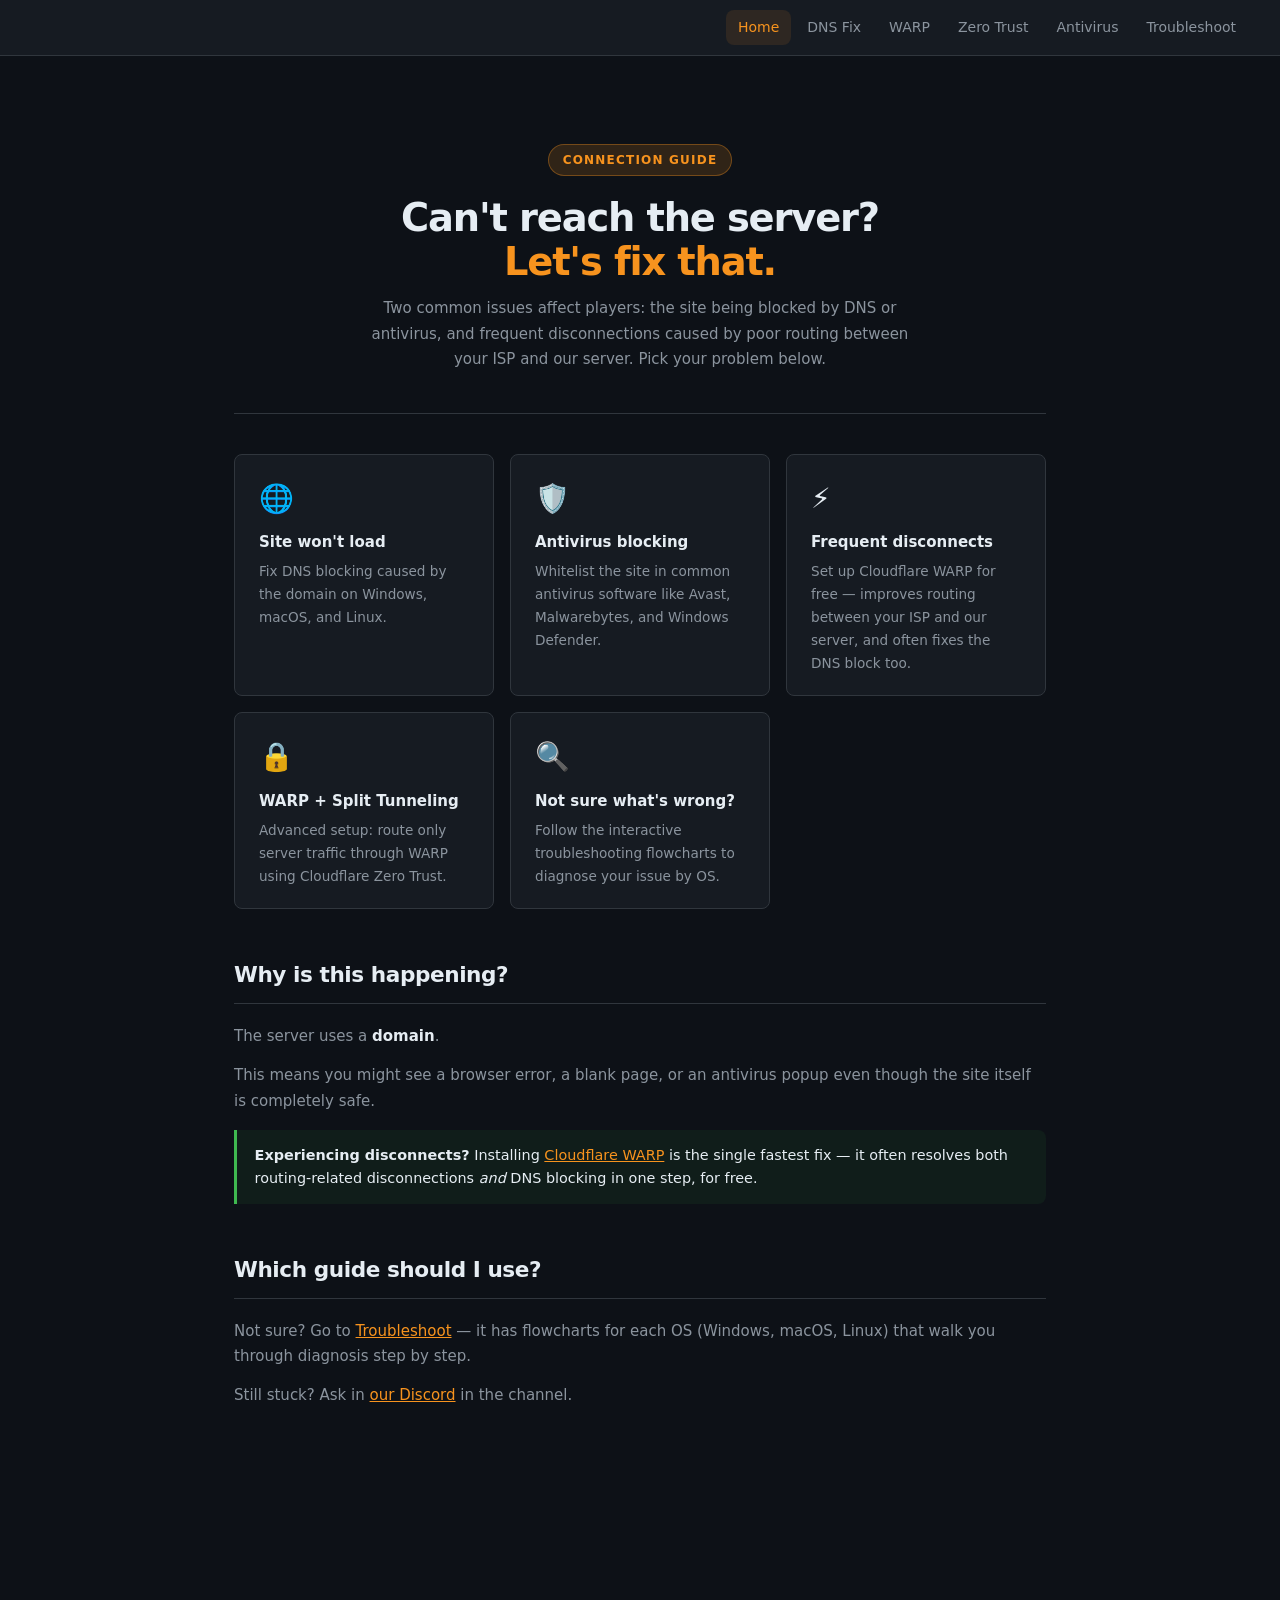
==== index.html @ b2019903 "Push" ====
<!DOCTYPE html>
<html lang="en">
<head>
  <meta charset="UTF-8" />
  <meta name="viewport" content="width=device-width, initial-scale=1.0" />
  <title>Connection Help</title>
  <link rel="stylesheet" href="shared.css" />
</head>
<body>

<div data-component="header"></div>

<div class="page-wrap">

  <div class="hero">
    <div class="hero-badge">Connection Guide</div>
    <h1>Can't reach the server?<br><span>Let's fix that.</span></h1>
    <p>
      Two common issues affect players: the site being blocked by DNS or antivirus,
      and frequent disconnections caused by poor routing between your ISP and our server. Pick your problem below.
    </p>
  </div>

  <div class="card-grid">
    <a class="card" href="dns.html">
      <div class="card-icon">🌐</div>
      <div class="card-title">Site won't load</div>
      <div class="card-desc">Fix DNS blocking caused by the <span data-config="serverTLD"></span> domain on Windows, macOS, and Linux.</div>
    </a>
    <a class="card" href="antivirus.html">
      <div class="card-icon">🛡️</div>
      <div class="card-title">Antivirus blocking</div>
      <div class="card-desc">Whitelist the site in common antivirus software like Avast, Malwarebytes, and Windows Defender.</div>
    </a>
    <a class="card" href="warp.html">
      <div class="card-icon">⚡</div>
      <div class="card-title">Frequent disconnects</div>
      <div class="card-desc">Set up Cloudflare WARP for free — improves routing between your ISP and our server, and often fixes the DNS block too.</div>
    </a>
    <a class="card" href="warp-zero-trust.html">
      <div class="card-icon">🔒</div>
      <div class="card-title">WARP + Split Tunneling</div>
      <div class="card-desc">Advanced setup: route only server traffic through WARP using Cloudflare Zero Trust.</div>
    </a>
    <a class="card" href="troubleshoot.html">
      <div class="card-icon">🔍</div>
      <div class="card-title">Not sure what's wrong?</div>
      <div class="card-desc">Follow the interactive troubleshooting flowcharts to diagnose your issue by OS.</div>
    </a>
  </div>

  <div class="section">
    <h2>Why is this happening?</h2>
    <p>
      The server uses a <strong><span data-config="serverTLD"></span> domain</strong>.
      <span data-config="tldExplainer"></span>
    </p>
    <p>
      This means you might see a browser error, a blank page, or an antivirus popup
      even though the site itself is completely safe.
    </p>
    <div class="callout success sea-callout">
      <strong>Experiencing disconnects?</strong> Installing <a href="warp.html">Cloudflare WARP</a>
      is the single fastest fix — it often resolves both routing-related disconnections <em>and</em>
      DNS blocking in one step, for free.
    </div>
  </div>

  <div class="section">
    <h2>Which guide should I use?</h2>
    <p>
      Not sure? Go to <a href="troubleshoot.html">Troubleshoot</a> — it has flowcharts
      for each OS (Windows, macOS, Linux) that walk you through diagnosis step by step.
    </p>
    <p>
      Still stuck? Ask in <a href="#" data-discord>our Discord</a>
      in the <strong data-config="discordChannel"></strong> channel.
    </p>
  </div>

</div>

<div data-component="footer"></div>

<script src="loader.js"></script>
</body>
</html>
---- shared.css ----
:root {
  --bg:        #0d1117;
  --surface:   #161b22;
  --border:    #30363d;
  --accent:    #f7931e;
  --accent2:   #ffe066;
  --text:      #e6edf3;
  --muted:     #8b949e;
  --green:     #3fb950;
  --red:       #f85149;
  --blue:      #58a6ff;
  --radius:    8px;
  --font-body: 'Segoe UI', system-ui, sans-serif;
  --font-mono: 'Cascadia Code', 'Fira Code', 'Consolas', monospace;
}

* { box-sizing: border-box; margin: 0; padding: 0; }

body {
  background: var(--bg);
  color: var(--text);
  font-family: var(--font-body);
  font-size: 15px;
  line-height: 1.7;
}

/* ── Header ── */
header {
  background: var(--surface);
  border-bottom: 1px solid var(--border);
  padding: 0 2rem;
  display: flex;
  align-items: center;
  gap: 1rem;
  height: 56px;
  position: sticky;
  top: 0;
  z-index: 100;
}

.logo {
  font-size: 1.05rem;
  font-weight: 700;
  color: var(--accent);
  letter-spacing: -0.02em;
  white-space: nowrap;
}

nav {
  display: flex;
  gap: 0.25rem;
  margin-left: auto;
  flex-wrap: wrap;
}

nav a {
  color: var(--muted);
  text-decoration: none;
  padding: 0.35rem 0.75rem;
  border-radius: var(--radius);
  font-size: 0.875rem;
  transition: color 0.15s, background 0.15s;
}

nav a:hover, nav a.active {
  color: var(--accent);
  background: rgba(247,147,30,0.1);
}

/* ── Layout ── */
.page-wrap {
  max-width: 860px;
  margin: 0 auto;
  padding: 2.5rem 1.5rem 5rem;
}

/* ── Hero ── */
.hero {
  text-align: center;
  padding: 3rem 1rem 2.5rem;
  border-bottom: 1px solid var(--border);
  margin-bottom: 2.5rem;
}

.hero-badge {
  display: inline-block;
  background: rgba(247,147,30,0.15);
  border: 1px solid rgba(247,147,30,0.35);
  color: var(--accent);
  font-size: 0.75rem;
  font-weight: 600;
  letter-spacing: 0.1em;
  text-transform: uppercase;
  padding: 0.3rem 0.85rem;
  border-radius: 99px;
  margin-bottom: 1.25rem;
}

h1 {
  font-size: clamp(1.6rem, 4vw, 2.4rem);
  font-weight: 800;
  line-height: 1.15;
  letter-spacing: -0.03em;
  margin-bottom: 0.75rem;
}

h1 span { color: var(--accent); }

.hero p {
  color: var(--muted);
  max-width: 560px;
  margin: 0 auto;
}

/* ── Cards ── */
.card-grid {
  display: grid;
  grid-template-columns: repeat(auto-fit, minmax(220px, 1fr));
  gap: 1rem;
  margin-bottom: 3rem;
}

.card {
  background: var(--surface);
  border: 1px solid var(--border);
  border-radius: var(--radius);
  padding: 1.25rem 1.5rem;
  text-decoration: none;
  color: var(--text);
  transition: border-color 0.15s, transform 0.15s;
  display: block;
}

.card:hover {
  border-color: var(--accent);
  transform: translateY(-2px);
}

.card-icon { font-size: 1.75rem; margin-bottom: 0.5rem; }
.card-title { font-weight: 700; margin-bottom: 0.25rem; }
.card-desc { font-size: 0.85rem; color: var(--muted); }

/* ── Section headings ── */
.section { margin-bottom: 3rem; }

h2 {
  font-size: 1.35rem;
  font-weight: 700;
  letter-spacing: -0.02em;
  padding-bottom: 0.6rem;
  border-bottom: 1px solid var(--border);
  margin-bottom: 1.25rem;
  display: flex;
  align-items: center;
  gap: 0.5rem;
}

h2 .tag {
  font-size: 0.7rem;
  font-weight: 600;
  letter-spacing: 0.08em;
  text-transform: uppercase;
  background: rgba(88,166,255,0.15);
  border: 1px solid rgba(88,166,255,0.3);
  color: var(--blue);
  padding: 0.15rem 0.5rem;
  border-radius: 99px;
}

h3 {
  font-size: 1rem;
  font-weight: 600;
  margin: 1.5rem 0 0.6rem;
  color: var(--accent2);
}

p { margin-bottom: 0.85rem; color: var(--muted); }
p strong { color: var(--text); }
p a { color: var(--accent); }

/* ── Callout boxes ── */
.callout {
  border-left: 3px solid var(--accent);
  background: rgba(247,147,30,0.07);
  border-radius: 0 var(--radius) var(--radius) 0;
  padding: 0.85rem 1.1rem;
  margin: 1rem 0;
  font-size: 0.9rem;
  color: var(--text);
  line-height: 1.6;
}

.callout a { color: var(--accent); }

.callout.info {
  border-color: var(--blue);
  background: rgba(88,166,255,0.07);
}

.callout.success {
  border-color: var(--green);
  background: rgba(63,185,80,0.07);
}

.callout.danger {
  border-color: var(--red);
  background: rgba(248,81,73,0.07);
}

/* ── Code blocks ── */
pre {
  background: #010409;
  border: 1px solid var(--border);
  border-radius: var(--radius);
  padding: 1rem 1.25rem;
  overflow-x: auto;
  margin: 0.75rem 0 1rem;
  position: relative;
}

code {
  font-family: var(--font-mono);
  font-size: 0.85rem;
  color: #79c0ff;
}

pre code { color: #e6edf3; }

.copy-btn {
  position: absolute;
  top: 0.6rem;
  right: 0.6rem;
  background: var(--surface);
  border: 1px solid var(--border);
  color: var(--muted);
  font-size: 0.75rem;
  padding: 0.2rem 0.6rem;
  border-radius: 4px;
  cursor: pointer;
  font-family: var(--font-body);
  transition: color 0.15s, border-color 0.15s;
}

.copy-btn:hover { color: var(--text); border-color: var(--muted); }

/* ── OS Tabs ── */
.os-tabs { margin: 1rem 0; }

.tab-buttons {
  display: flex;
  gap: 0.25rem;
  border-bottom: 1px solid var(--border);
  margin-bottom: 1rem;
  flex-wrap: wrap;
}

.tab-btn {
  background: none;
  border: none;
  border-bottom: 2px solid transparent;
  color: var(--muted);
  padding: 0.5rem 1rem;
  cursor: pointer;
  font-family: var(--font-body);
  font-size: 0.9rem;
  font-weight: 500;
  margin-bottom: -1px;
  transition: color 0.15s, border-color 0.15s;
}

.tab-btn.active {
  color: var(--accent);
  border-bottom-color: var(--accent);
}

.tab-panel { display: none; }
.tab-panel.active { display: block; }

/* ── Steps ── */
.steps { counter-reset: step; list-style: none; }

.steps li {
  counter-increment: step;
  display: flex;
  gap: 1rem;
  margin-bottom: 1.25rem;
  align-items: flex-start;
}

.steps li::before {
  content: counter(step);
  background: var(--accent);
  color: #000;
  font-weight: 800;
  font-size: 0.8rem;
  min-width: 1.6rem;
  height: 1.6rem;
  border-radius: 50%;
  display: flex;
  align-items: center;
  justify-content: center;
  flex-shrink: 0;
  margin-top: 0.15rem;
}

.steps li > div { flex: 1; }

/* Mermaid charts use their own bg */
.mermaid-wrap {
  background: var(--surface);
  border: 1px solid var(--border);
  border-radius: var(--radius);
  padding: 1.5rem;
  margin: 1rem 0;
  overflow-x: auto;
}

/* ── Footer ── */
footer {
  text-align: center;
  padding: 2rem;
  color: var(--muted);
  font-size: 0.8rem;
  border-top: 1px solid var(--border);
  margin-top: 4rem;
}

@media (max-width: 600px) {
  header { padding: 0 1rem; gap: 0.5rem; }
  .logo { font-size: 0.9rem; }
  nav a { padding: 0.3rem 0.5rem; font-size: 0.78rem; }
  .page-wrap { padding: 1.5rem 1rem 4rem; }
}
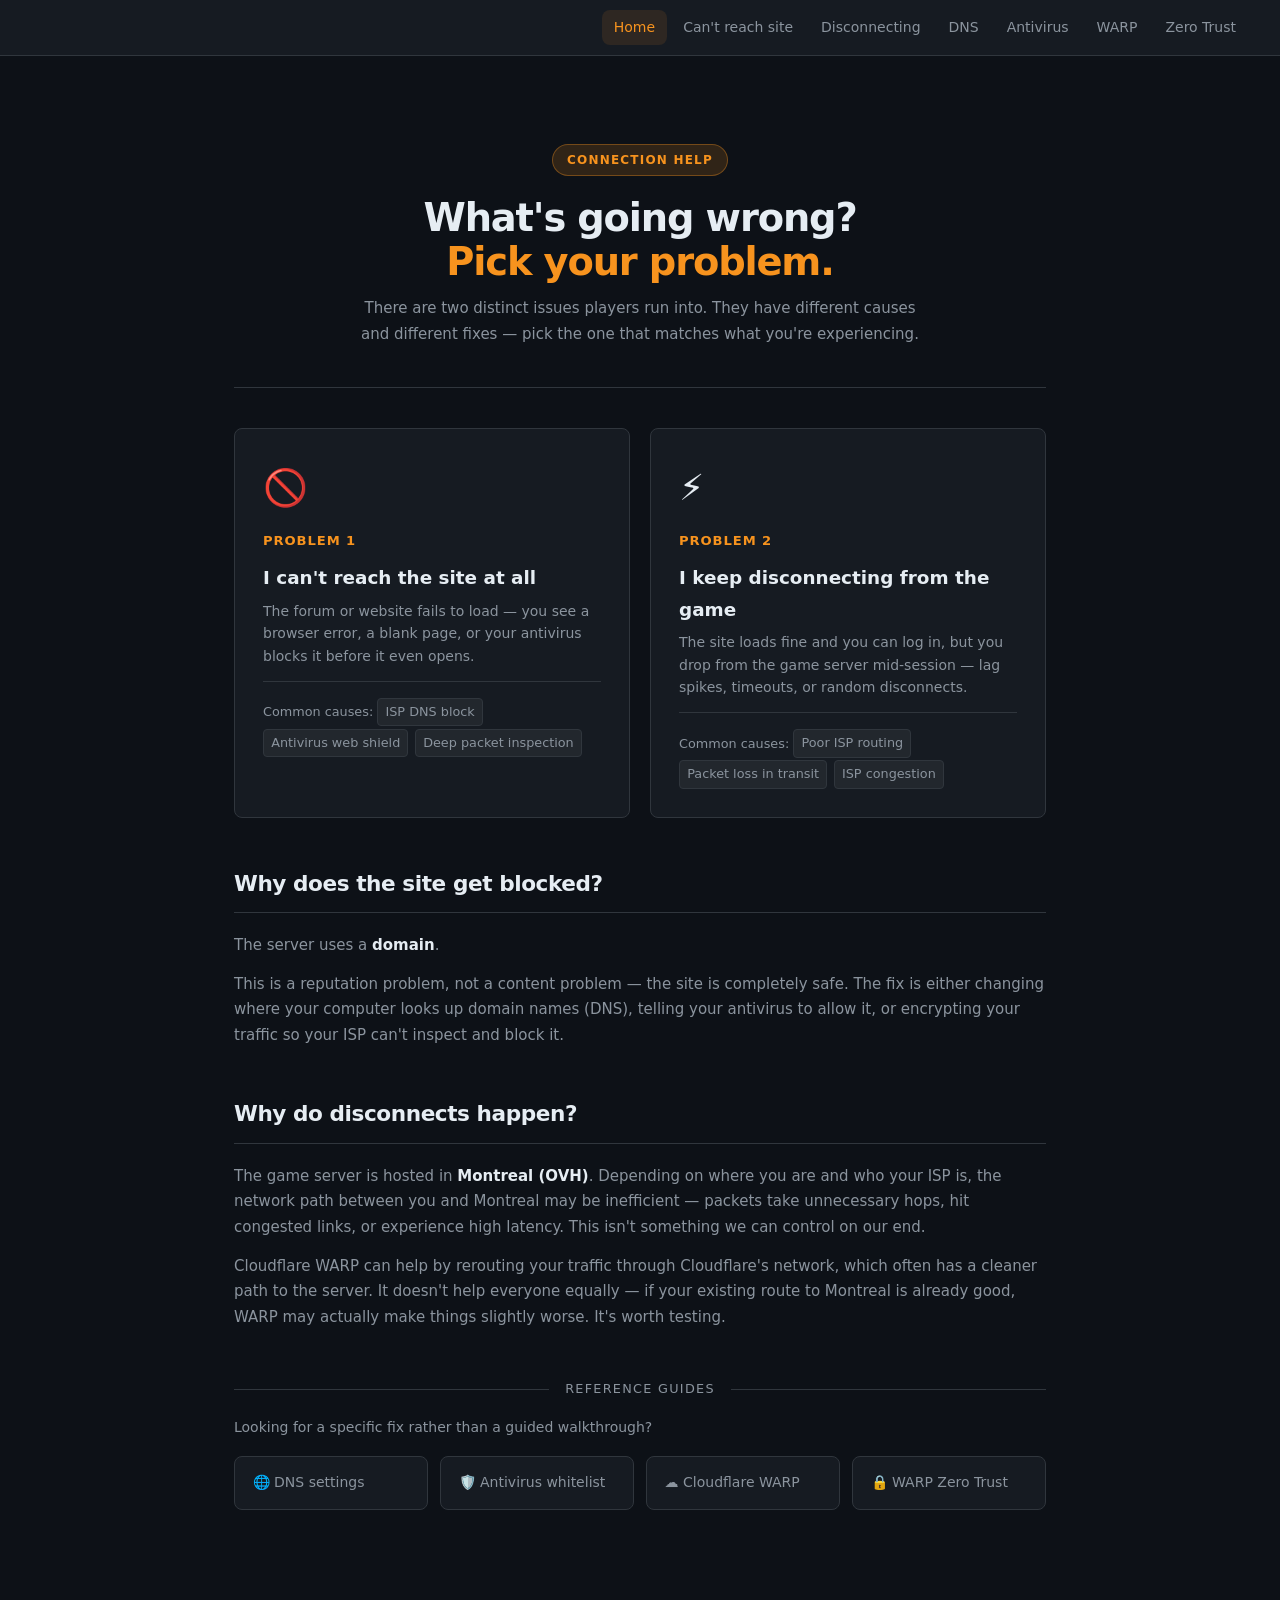
==== commit b6ed8d4f: "Push" ====
--- a/index.html
+++ b/index.html
@@ -5,6 +5,100 @@
   <meta name="viewport" content="width=device-width, initial-scale=1.0" />
   <title>Connection Help</title>
   <link rel="stylesheet" href="shared.css" />
+  <style>
+    .problem-grid {
+      display: grid;
+      grid-template-columns: repeat(auto-fit, minmax(300px, 1fr));
+      gap: 1.25rem;
+      margin: 2rem 0 3rem;
+    }
+    .problem-card {
+      background: var(--surface);
+      border: 1px solid var(--border);
+      border-radius: var(--radius);
+      padding: 1.75rem;
+      text-decoration: none;
+      color: var(--text);
+      transition: border-color 0.15s, transform 0.15s;
+      display: block;
+    }
+    .problem-card:hover {
+      border-color: var(--accent);
+      transform: translateY(-2px);
+    }
+    .problem-card .icon { font-size: 2.25rem; margin-bottom: 0.75rem; }
+    .problem-card .title {
+      font-size: 1.15rem;
+      font-weight: 700;
+      margin-bottom: 0.4rem;
+    }
+    .problem-card .symptom {
+      font-size: 0.82rem;
+      font-weight: 600;
+      letter-spacing: 0.07em;
+      text-transform: uppercase;
+      color: var(--accent);
+      margin-bottom: 0.6rem;
+    }
+    .problem-card .desc { font-size: 0.875rem; color: var(--muted); line-height: 1.6; }
+    .problem-card .causes {
+      margin-top: 0.85rem;
+      padding-top: 0.85rem;
+      border-top: 1px solid var(--border);
+      font-size: 0.8rem;
+      color: var(--muted);
+    }
+    .problem-card .causes span {
+      display: inline-block;
+      background: rgba(255,255,255,0.05);
+      border: 1px solid var(--border);
+      border-radius: 4px;
+      padding: 0.15rem 0.45rem;
+      margin: 0.15rem 0.15rem 0 0;
+    }
+    .divider {
+      text-align: center;
+      color: var(--muted);
+      font-size: 0.8rem;
+      letter-spacing: 0.1em;
+      text-transform: uppercase;
+      margin: 2rem 0 1rem;
+      position: relative;
+    }
+    .divider::before {
+      content: '';
+      position: absolute;
+      left: 0; right: 0; top: 50%;
+      border-top: 1px solid var(--border);
+      z-index: 0;
+    }
+    .divider span {
+      background: var(--bg);
+      padding: 0 1rem;
+      position: relative;
+      z-index: 1;
+    }
+    .ref-grid {
+      display: grid;
+      grid-template-columns: repeat(auto-fit, minmax(180px, 1fr));
+      gap: 0.75rem;
+      margin-top: 1rem;
+    }
+    .ref-card {
+      background: var(--surface);
+      border: 1px solid var(--border);
+      border-radius: var(--radius);
+      padding: 0.9rem 1.1rem;
+      text-decoration: none;
+      color: var(--muted);
+      font-size: 0.875rem;
+      transition: color 0.15s, border-color 0.15s;
+      display: flex;
+      align-items: center;
+      gap: 0.5rem;
+    }
+    .ref-card:hover { color: var(--text); border-color: var(--accent); }
+  </style>
 </head>
 <body>
 
@@ -13,69 +107,89 @@
 <div class="page-wrap">
 
   <div class="hero">
-    <div class="hero-badge">Connection Guide</div>
-    <h1>Can't reach the server?<br><span>Let's fix that.</span></h1>
-    <p>
-      Two common issues affect players: the site being blocked by DNS or antivirus,
-      and frequent disconnections caused by poor routing between your ISP and our server. Pick your problem below.
-    </p>
-  </div>
-
-  <div class="card-grid">
-    <a class="card" href="dns.html">
-      <div class="card-icon">🌐</div>
-      <div class="card-title">Site won't load</div>
-      <div class="card-desc">Fix DNS blocking caused by the <span data-config="serverTLD"></span> domain on Windows, macOS, and Linux.</div>
+    <div class="hero-badge">Connection Help</div>
+    <h1>What's going wrong?<br><span>Pick your problem.</span></h1>
+    <p>
+      There are two distinct issues players run into. They have different causes and
+      different fixes — pick the one that matches what you're experiencing.
+    </p>
+  </div>
+
+  <div class="problem-grid">
+
+    <a class="problem-card" href="fix-access.html">
+      <div class="icon">🚫</div>
+      <div class="symptom">Problem 1</div>
+      <div class="title">I can't reach the site at all</div>
+      <div class="desc">
+        The forum or website fails to load — you see a browser error, a blank page,
+        or your antivirus blocks it before it even opens.
+      </div>
+      <div class="causes">
+        Common causes:
+        <span>ISP DNS block</span>
+        <span>Antivirus web shield</span>
+        <span>Deep packet inspection</span>
+      </div>
     </a>
-    <a class="card" href="antivirus.html">
-      <div class="card-icon">🛡️</div>
-      <div class="card-title">Antivirus blocking</div>
-      <div class="card-desc">Whitelist the site in common antivirus software like Avast, Malwarebytes, and Windows Defender.</div>
+
+    <a class="problem-card" href="fix-disconnects.html">
+      <div class="icon">⚡</div>
+      <div class="symptom">Problem 2</div>
+      <div class="title">I keep disconnecting from the game</div>
+      <div class="desc">
+        The site loads fine and you can log in, but you drop from the game server
+        mid-session — lag spikes, timeouts, or random disconnects.
+      </div>
+      <div class="causes">
+        Common causes:
+        <span>Poor ISP routing</span>
+        <span>Packet loss in transit</span>
+        <span>ISP congestion</span>
+      </div>
     </a>
-    <a class="card" href="warp.html">
-      <div class="card-icon">⚡</div>
-      <div class="card-title">Frequent disconnects</div>
-      <div class="card-desc">Set up Cloudflare WARP for free — improves routing between your ISP and our server, and often fixes the DNS block too.</div>
-    </a>
-    <a class="card" href="warp-zero-trust.html">
-      <div class="card-icon">🔒</div>
-      <div class="card-title">WARP + Split Tunneling</div>
-      <div class="card-desc">Advanced setup: route only server traffic through WARP using Cloudflare Zero Trust.</div>
-    </a>
-    <a class="card" href="troubleshoot.html">
-      <div class="card-icon">🔍</div>
-      <div class="card-title">Not sure what's wrong?</div>
-      <div class="card-desc">Follow the interactive troubleshooting flowcharts to diagnose your issue by OS.</div>
-    </a>
+
   </div>
 
   <div class="section">
-    <h2>Why is this happening?</h2>
+    <h2>Why does the site get blocked?</h2>
     <p>
       The server uses a <strong><span data-config="serverTLD"></span> domain</strong>.
       <span data-config="tldExplainer"></span>
     </p>
     <p>
-      This means you might see a browser error, a blank page, or an antivirus popup
-      even though the site itself is completely safe.
-    </p>
-    <div class="callout success sea-callout">
-      <strong>Experiencing disconnects?</strong> Installing <a href="warp.html">Cloudflare WARP</a>
-      is the single fastest fix — it often resolves both routing-related disconnections <em>and</em>
-      DNS blocking in one step, for free.
-    </div>
+      This is a reputation problem, not a content problem — the site is completely safe.
+      The fix is either changing where your computer looks up domain names (DNS),
+      telling your antivirus to allow it, or encrypting your traffic so your ISP
+      can't inspect and block it.
+    </p>
   </div>
 
   <div class="section">
-    <h2>Which guide should I use?</h2>
-    <p>
-      Not sure? Go to <a href="troubleshoot.html">Troubleshoot</a> — it has flowcharts
-      for each OS (Windows, macOS, Linux) that walk you through diagnosis step by step.
-    </p>
-    <p>
-      Still stuck? Ask in <a href="#" data-discord>our Discord</a>
-      in the <strong data-config="discordChannel"></strong> channel.
-    </p>
+    <h2>Why do disconnects happen?</h2>
+    <p>
+      The game server is hosted in <strong>Montreal (OVH)</strong>. Depending on where
+      you are and who your ISP is, the network path between you and Montreal may be
+      inefficient — packets take unnecessary hops, hit congested links, or experience
+      high latency. This isn't something we can control on our end.
+    </p>
+    <p>
+      Cloudflare WARP can help by rerouting your traffic through Cloudflare's network,
+      which often has a cleaner path to the server. It doesn't help everyone equally —
+      if your existing route to Montreal is already good, WARP may actually make things
+      slightly worse. It's worth testing.
+    </p>
+  </div>
+
+  <div class="divider"><span>Reference guides</span></div>
+  <p style="color:var(--muted);font-size:0.875rem;margin-bottom:0.5rem">
+    Looking for a specific fix rather than a guided walkthrough?
+  </p>
+  <div class="ref-grid">
+    <a class="ref-card" href="dns.html">🌐 DNS settings</a>
+    <a class="ref-card" href="antivirus.html">🛡️ Antivirus whitelist</a>
+    <a class="ref-card" href="warp.html">☁️ Cloudflare WARP</a>
+    <a class="ref-card" href="warp-zero-trust.html">🔒 WARP Zero Trust</a>
   </div>
 
 </div>
--- a/shared.css
+++ b/shared.css
@@ -325,9 +325,15 @@
   margin-top: 4rem;
 }
 
-@media (max-width: 600px) {
-  header { padding: 0 1rem; gap: 0.5rem; }
-  .logo { font-size: 0.9rem; }
+@media (max-width: 700px) {
+  header {
+    padding: 0.5rem 1rem;
+    gap: 0.5rem;
+    flex-wrap: wrap;
+    height: auto;
+  }
+  .logo { font-size: 0.9rem; width: 100%; }
+  nav { margin-left: 0; width: 100%; }
   nav a { padding: 0.3rem 0.5rem; font-size: 0.78rem; }
   .page-wrap { padding: 1.5rem 1rem 4rem; }
 }
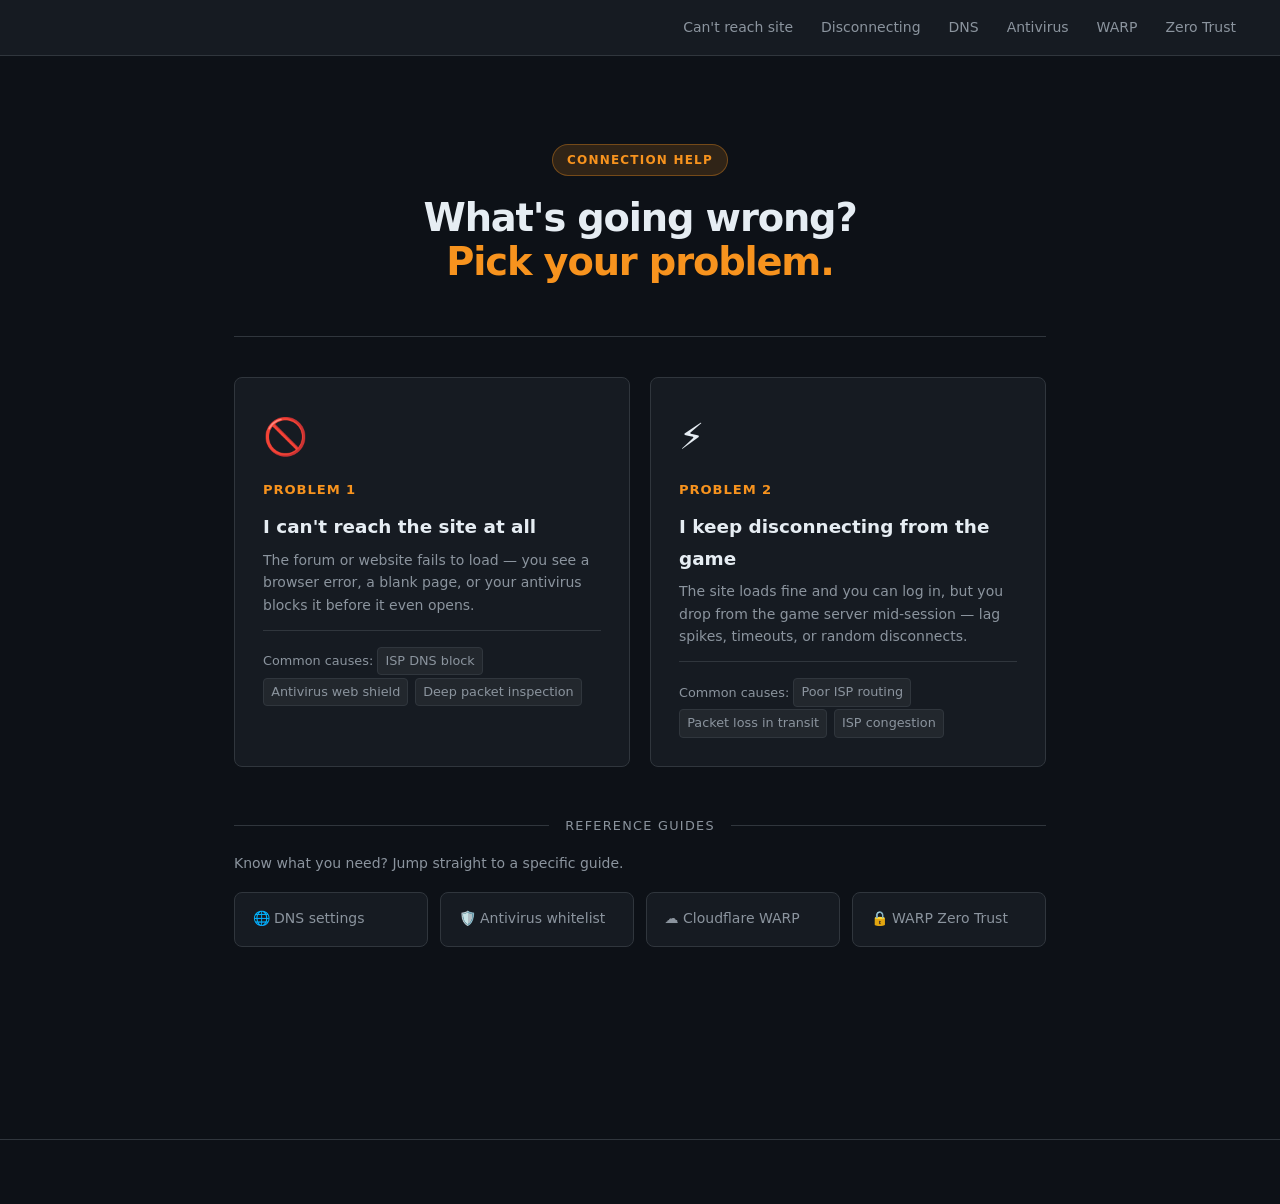
==== commit 6f991fae: "Push" ====
--- a/index.html
+++ b/index.html
@@ -40,7 +40,11 @@
       color: var(--accent);
       margin-bottom: 0.6rem;
     }
-    .problem-card .desc { font-size: 0.875rem; color: var(--muted); line-height: 1.6; }
+    .problem-card .desc {
+      font-size: 0.875rem;
+      color: var(--muted);
+      line-height: 1.6;
+    }
     .problem-card .causes {
       margin-top: 0.85rem;
       padding-top: 0.85rem;
@@ -83,6 +87,7 @@
       grid-template-columns: repeat(auto-fit, minmax(180px, 1fr));
       gap: 0.75rem;
       margin-top: 1rem;
+      margin-bottom: 3rem;
     }
     .ref-card {
       background: var(--surface);
@@ -109,10 +114,6 @@
   <div class="hero">
     <div class="hero-badge">Connection Help</div>
     <h1>What's going wrong?<br><span>Pick your problem.</span></h1>
-    <p>
-      There are two distinct issues players run into. They have different causes and
-      different fixes — pick the one that matches what you're experiencing.
-    </p>
   </div>
 
   <div class="problem-grid">
@@ -151,39 +152,9 @@
 
   </div>
 
-  <div class="section">
-    <h2>Why does the site get blocked?</h2>
-    <p>
-      The server uses a <strong><span data-config="serverTLD"></span> domain</strong>.
-      <span data-config="tldExplainer"></span>
-    </p>
-    <p>
-      This is a reputation problem, not a content problem — the site is completely safe.
-      The fix is either changing where your computer looks up domain names (DNS),
-      telling your antivirus to allow it, or encrypting your traffic so your ISP
-      can't inspect and block it.
-    </p>
-  </div>
-
-  <div class="section">
-    <h2>Why do disconnects happen?</h2>
-    <p>
-      The game server is hosted in <strong>Montreal (OVH)</strong>. Depending on where
-      you are and who your ISP is, the network path between you and Montreal may be
-      inefficient — packets take unnecessary hops, hit congested links, or experience
-      high latency. This isn't something we can control on our end.
-    </p>
-    <p>
-      Cloudflare WARP can help by rerouting your traffic through Cloudflare's network,
-      which often has a cleaner path to the server. It doesn't help everyone equally —
-      if your existing route to Montreal is already good, WARP may actually make things
-      slightly worse. It's worth testing.
-    </p>
-  </div>
-
   <div class="divider"><span>Reference guides</span></div>
-  <p style="color:var(--muted);font-size:0.875rem;margin-bottom:0.5rem">
-    Looking for a specific fix rather than a guided walkthrough?
+  <p style="color:var(--muted);font-size:0.875rem;margin-bottom:0.75rem">
+    Know what you need? Jump straight to a specific guide.
   </p>
   <div class="ref-grid">
     <a class="ref-card" href="dns.html">🌐 DNS settings</a>
--- a/shared.css
+++ b/shared.css
@@ -31,7 +31,7 @@
   padding: 0 2rem;
   display: flex;
   align-items: center;
-  gap: 1rem;
+  gap: 1.25rem;
   height: 56px;
   position: sticky;
   top: 0;
@@ -44,6 +44,8 @@
   color: var(--accent);
   letter-spacing: -0.02em;
   white-space: nowrap;
+  flex-shrink: 0;
+  text-decoration: none;
 }
 
 nav {
@@ -51,6 +53,7 @@
   gap: 0.25rem;
   margin-left: auto;
   flex-wrap: wrap;
+  justify-content: flex-end;
 }
 
 nav a {
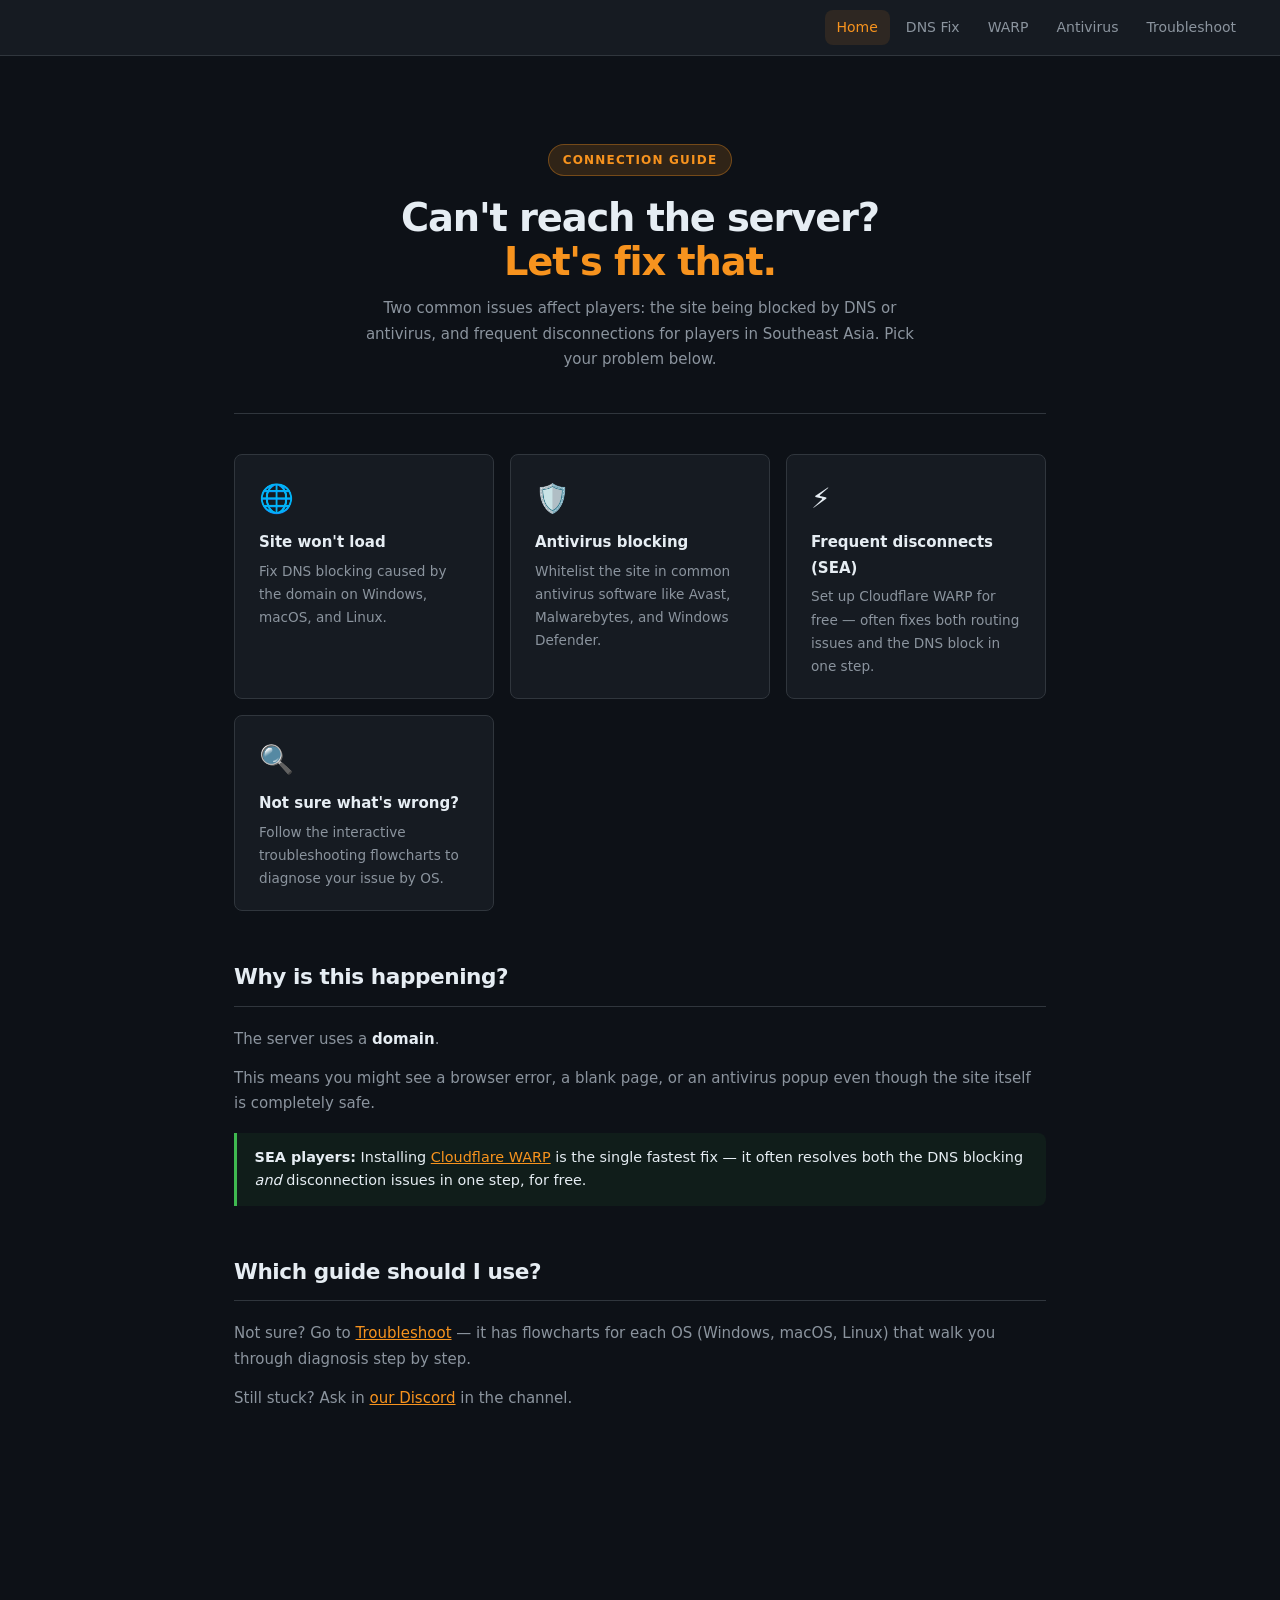
==== commit 491a0aa6: "Revert" ====
--- a/index.html
+++ b/index.html
@@ -5,105 +5,6 @@
   <meta name="viewport" content="width=device-width, initial-scale=1.0" />
   <title>Connection Help</title>
   <link rel="stylesheet" href="shared.css" />
-  <style>
-    .problem-grid {
-      display: grid;
-      grid-template-columns: repeat(auto-fit, minmax(300px, 1fr));
-      gap: 1.25rem;
-      margin: 2rem 0 3rem;
-    }
-    .problem-card {
-      background: var(--surface);
-      border: 1px solid var(--border);
-      border-radius: var(--radius);
-      padding: 1.75rem;
-      text-decoration: none;
-      color: var(--text);
-      transition: border-color 0.15s, transform 0.15s;
-      display: block;
-    }
-    .problem-card:hover {
-      border-color: var(--accent);
-      transform: translateY(-2px);
-    }
-    .problem-card .icon { font-size: 2.25rem; margin-bottom: 0.75rem; }
-    .problem-card .title {
-      font-size: 1.15rem;
-      font-weight: 700;
-      margin-bottom: 0.4rem;
-    }
-    .problem-card .symptom {
-      font-size: 0.82rem;
-      font-weight: 600;
-      letter-spacing: 0.07em;
-      text-transform: uppercase;
-      color: var(--accent);
-      margin-bottom: 0.6rem;
-    }
-    .problem-card .desc {
-      font-size: 0.875rem;
-      color: var(--muted);
-      line-height: 1.6;
-    }
-    .problem-card .causes {
-      margin-top: 0.85rem;
-      padding-top: 0.85rem;
-      border-top: 1px solid var(--border);
-      font-size: 0.8rem;
-      color: var(--muted);
-    }
-    .problem-card .causes span {
-      display: inline-block;
-      background: rgba(255,255,255,0.05);
-      border: 1px solid var(--border);
-      border-radius: 4px;
-      padding: 0.15rem 0.45rem;
-      margin: 0.15rem 0.15rem 0 0;
-    }
-    .divider {
-      text-align: center;
-      color: var(--muted);
-      font-size: 0.8rem;
-      letter-spacing: 0.1em;
-      text-transform: uppercase;
-      margin: 2rem 0 1rem;
-      position: relative;
-    }
-    .divider::before {
-      content: '';
-      position: absolute;
-      left: 0; right: 0; top: 50%;
-      border-top: 1px solid var(--border);
-      z-index: 0;
-    }
-    .divider span {
-      background: var(--bg);
-      padding: 0 1rem;
-      position: relative;
-      z-index: 1;
-    }
-    .ref-grid {
-      display: grid;
-      grid-template-columns: repeat(auto-fit, minmax(180px, 1fr));
-      gap: 0.75rem;
-      margin-top: 1rem;
-      margin-bottom: 3rem;
-    }
-    .ref-card {
-      background: var(--surface);
-      border: 1px solid var(--border);
-      border-radius: var(--radius);
-      padding: 0.9rem 1.1rem;
-      text-decoration: none;
-      color: var(--muted);
-      font-size: 0.875rem;
-      transition: color 0.15s, border-color 0.15s;
-      display: flex;
-      align-items: center;
-      gap: 0.5rem;
-    }
-    .ref-card:hover { color: var(--text); border-color: var(--accent); }
-  </style>
 </head>
 <body>
 
@@ -112,55 +13,64 @@
 <div class="page-wrap">
 
   <div class="hero">
-    <div class="hero-badge">Connection Help</div>
-    <h1>What's going wrong?<br><span>Pick your problem.</span></h1>
+    <div class="hero-badge">Connection Guide</div>
+    <h1>Can't reach the server?<br><span>Let's fix that.</span></h1>
+    <p>
+      Two common issues affect players: the site being blocked by DNS or antivirus,
+      and frequent disconnections for players in Southeast Asia. Pick your problem below.
+    </p>
   </div>
 
-  <div class="problem-grid">
-
-    <a class="problem-card" href="fix-access.html">
-      <div class="icon">🚫</div>
-      <div class="symptom">Problem 1</div>
-      <div class="title">I can't reach the site at all</div>
-      <div class="desc">
-        The forum or website fails to load — you see a browser error, a blank page,
-        or your antivirus blocks it before it even opens.
-      </div>
-      <div class="causes">
-        Common causes:
-        <span>ISP DNS block</span>
-        <span>Antivirus web shield</span>
-        <span>Deep packet inspection</span>
-      </div>
+  <div class="card-grid">
+    <a class="card" href="dns.html">
+      <div class="card-icon">🌐</div>
+      <div class="card-title">Site won't load</div>
+      <div class="card-desc">Fix DNS blocking caused by the <span data-config="serverTLD"></span> domain on Windows, macOS, and Linux.</div>
     </a>
-
-    <a class="problem-card" href="fix-disconnects.html">
-      <div class="icon">⚡</div>
-      <div class="symptom">Problem 2</div>
-      <div class="title">I keep disconnecting from the game</div>
-      <div class="desc">
-        The site loads fine and you can log in, but you drop from the game server
-        mid-session — lag spikes, timeouts, or random disconnects.
-      </div>
-      <div class="causes">
-        Common causes:
-        <span>Poor ISP routing</span>
-        <span>Packet loss in transit</span>
-        <span>ISP congestion</span>
-      </div>
+    <a class="card" href="antivirus.html">
+      <div class="card-icon">🛡️</div>
+      <div class="card-title">Antivirus blocking</div>
+      <div class="card-desc">Whitelist the site in common antivirus software like Avast, Malwarebytes, and Windows Defender.</div>
     </a>
-
+    <a class="card" href="warp.html">
+      <div class="card-icon">⚡</div>
+      <div class="card-title">Frequent disconnects (SEA)</div>
+      <div class="card-desc">Set up Cloudflare WARP for free — often fixes both routing issues and the DNS block in one step.</div>
+    </a>
+    <a class="card" href="troubleshoot.html">
+      <div class="card-icon">🔍</div>
+      <div class="card-title">Not sure what's wrong?</div>
+      <div class="card-desc">Follow the interactive troubleshooting flowcharts to diagnose your issue by OS.</div>
+    </a>
   </div>
 
-  <div class="divider"><span>Reference guides</span></div>
-  <p style="color:var(--muted);font-size:0.875rem;margin-bottom:0.75rem">
-    Know what you need? Jump straight to a specific guide.
-  </p>
-  <div class="ref-grid">
-    <a class="ref-card" href="dns.html">🌐 DNS settings</a>
-    <a class="ref-card" href="antivirus.html">🛡️ Antivirus whitelist</a>
-    <a class="ref-card" href="warp.html">☁️ Cloudflare WARP</a>
-    <a class="ref-card" href="warp-zero-trust.html">🔒 WARP Zero Trust</a>
+  <div class="section">
+    <h2>Why is this happening?</h2>
+    <p>
+      The server uses a <strong><span data-config="serverTLD"></span> domain</strong>.
+      <span data-config="tldExplainer"></span>
+    </p>
+    <p>
+      This means you might see a browser error, a blank page, or an antivirus popup
+      even though the site itself is completely safe.
+    </p>
+    <div class="callout success sea-callout">
+      <strong>SEA players:</strong> Installing <a href="warp.html">Cloudflare WARP</a>
+      is the single fastest fix — it often resolves both the DNS blocking <em>and</em>
+      disconnection issues in one step, for free.
+    </div>
+  </div>
+
+  <div class="section">
+    <h2>Which guide should I use?</h2>
+    <p>
+      Not sure? Go to <a href="troubleshoot.html">Troubleshoot</a> — it has flowcharts
+      for each OS (Windows, macOS, Linux) that walk you through diagnosis step by step.
+    </p>
+    <p>
+      Still stuck? Ask in <a href="#" data-discord>our Discord</a>
+      in the <strong data-config="discordChannel"></strong> channel.
+    </p>
   </div>
 
 </div>
--- a/shared.css
+++ b/shared.css
@@ -31,7 +31,7 @@
   padding: 0 2rem;
   display: flex;
   align-items: center;
-  gap: 1.25rem;
+  gap: 1rem;
   height: 56px;
   position: sticky;
   top: 0;
@@ -44,8 +44,6 @@
   color: var(--accent);
   letter-spacing: -0.02em;
   white-space: nowrap;
-  flex-shrink: 0;
-  text-decoration: none;
 }
 
 nav {
@@ -53,7 +51,6 @@
   gap: 0.25rem;
   margin-left: auto;
   flex-wrap: wrap;
-  justify-content: flex-end;
 }
 
 nav a {
@@ -328,15 +325,9 @@
   margin-top: 4rem;
 }
 
-@media (max-width: 700px) {
-  header {
-    padding: 0.5rem 1rem;
-    gap: 0.5rem;
-    flex-wrap: wrap;
-    height: auto;
-  }
-  .logo { font-size: 0.9rem; width: 100%; }
-  nav { margin-left: 0; width: 100%; }
+@media (max-width: 600px) {
+  header { padding: 0 1rem; gap: 0.5rem; }
+  .logo { font-size: 0.9rem; }
   nav a { padding: 0.3rem 0.5rem; font-size: 0.78rem; }
   .page-wrap { padding: 1.5rem 1rem 4rem; }
 }
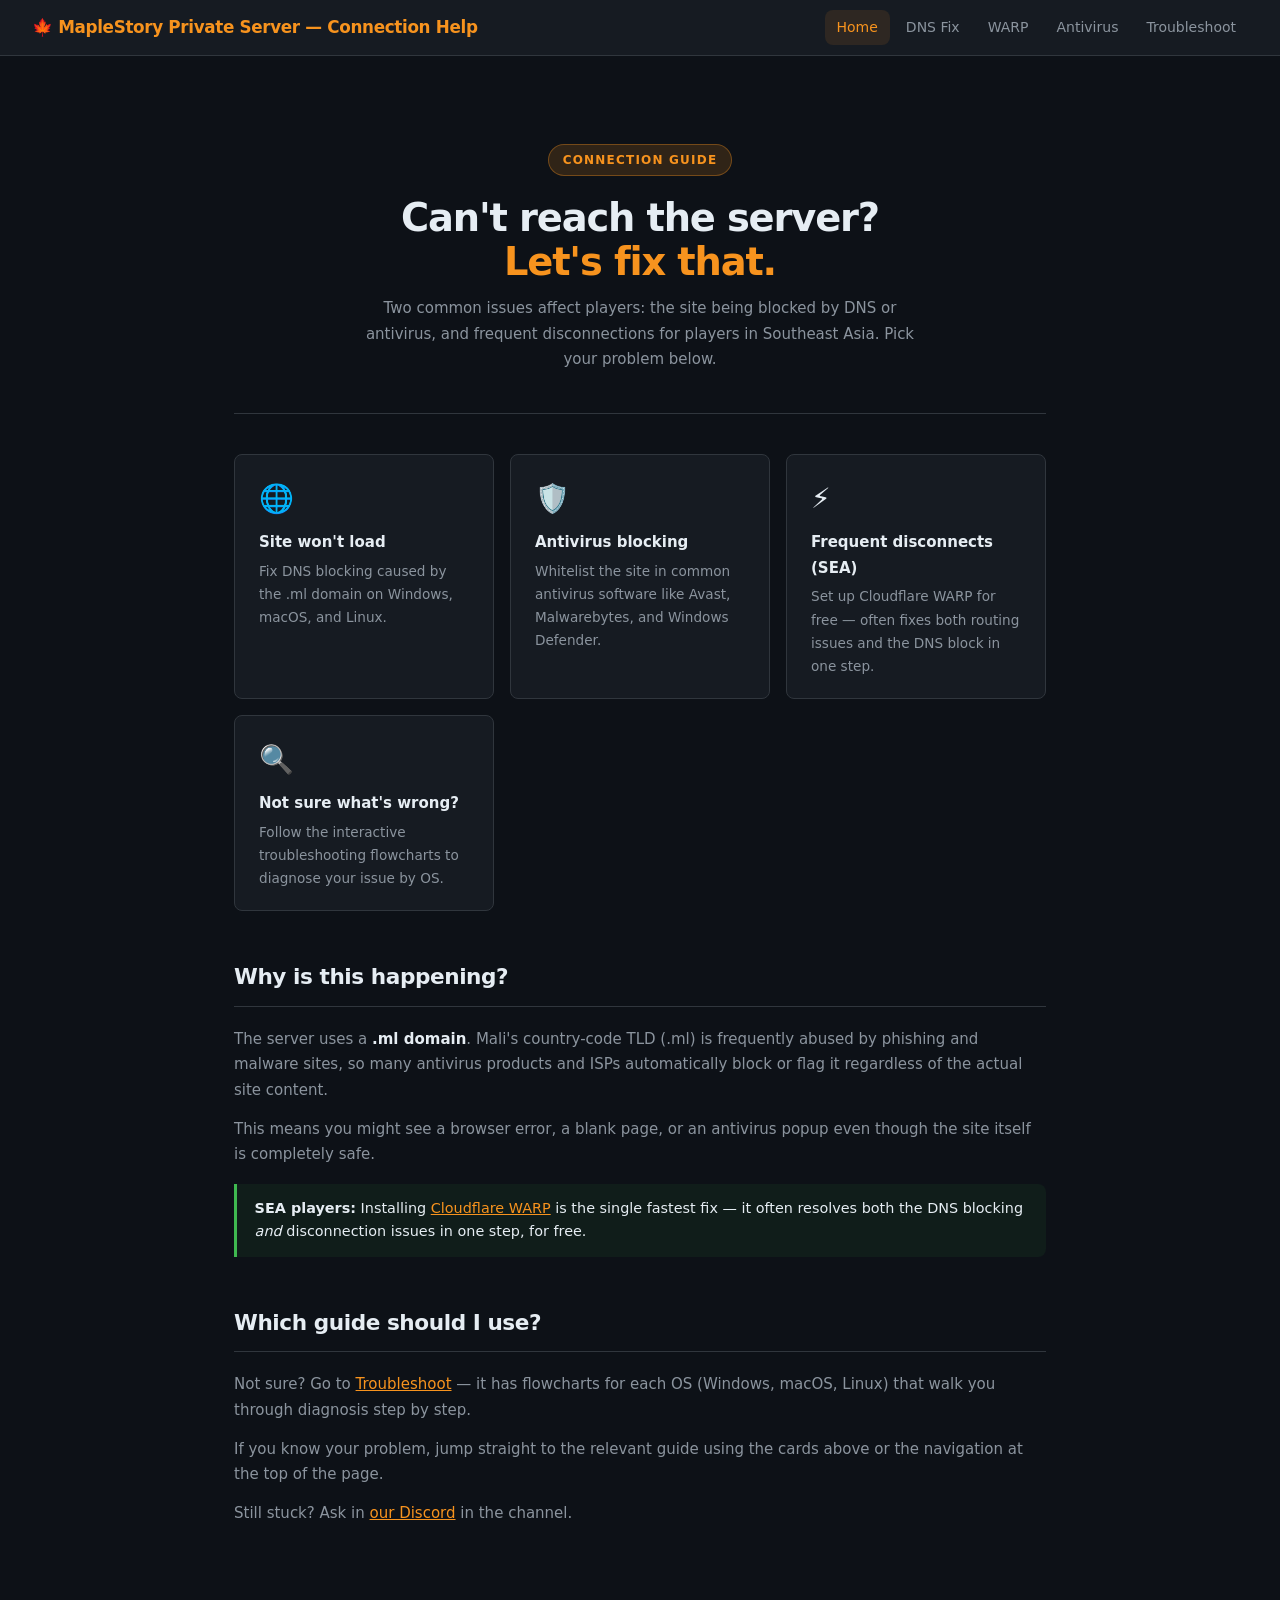
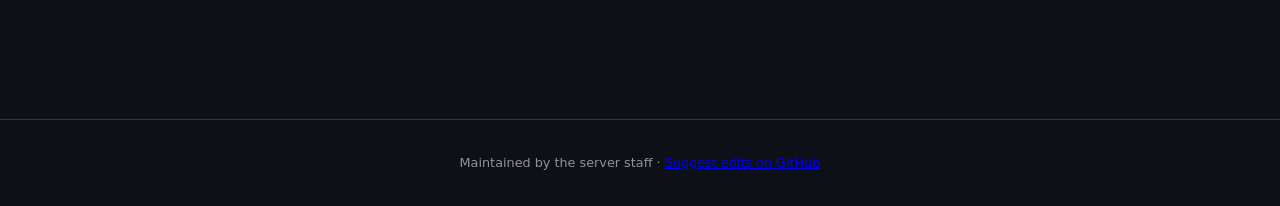
==== commit 81069438: "Header" ====
--- a/index.html
+++ b/index.html
@@ -8,7 +8,16 @@
 </head>
 <body>
 
-<div data-component="header"></div>
+<header>
+  <span class="logo"><!-- filled by config.js --></span>
+  <nav>
+    <a href="index.html" class="active">Home</a>
+    <a href="dns.html">DNS Fix</a>
+    <a href="warp.html">WARP</a>
+    <a href="antivirus.html">Antivirus</a>
+    <a href="troubleshoot.html">Troubleshoot</a>
+  </nav>
+</header>
 
 <div class="page-wrap">
 
@@ -68,6 +77,10 @@
       for each OS (Windows, macOS, Linux) that walk you through diagnosis step by step.
     </p>
     <p>
+      If you know your problem, jump straight to the relevant guide using the cards
+      above or the navigation at the top of the page.
+    </p>
+    <p>
       Still stuck? Ask in <a href="#" data-discord>our Discord</a>
       in the <strong data-config="discordChannel"></strong> channel.
     </p>
@@ -75,8 +88,9 @@
 
 </div>
 
-<div data-component="footer"></div>
+<footer><!-- filled by config.js --></footer>
 
-<script src="loader.js"></script>
+<script src="config.js"></script>
+<script src="shared.js"></script>
 </body>
 </html>
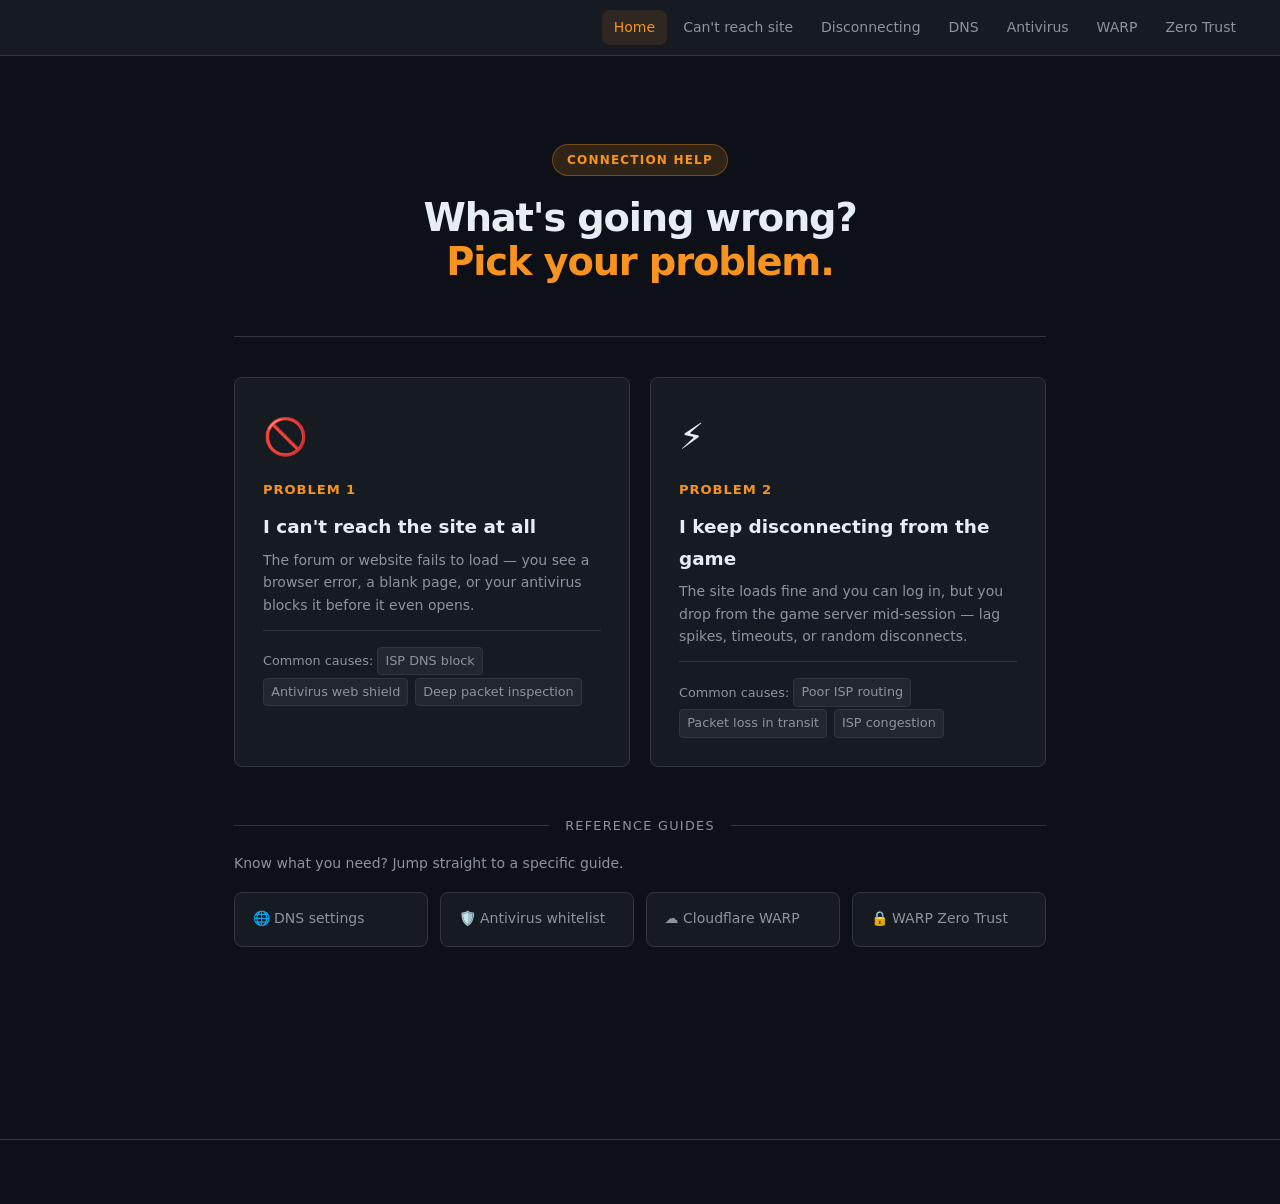
==== commit 0a362fc7: "Back to proper" ====
--- a/index.html
+++ b/index.html
@@ -5,92 +5,168 @@
   <meta name="viewport" content="width=device-width, initial-scale=1.0" />
   <title>Connection Help</title>
   <link rel="stylesheet" href="shared.css" />
+  <style>
+    .problem-grid {
+      display: grid;
+      grid-template-columns: repeat(auto-fit, minmax(300px, 1fr));
+      gap: 1.25rem;
+      margin: 2rem 0 3rem;
+    }
+    .problem-card {
+      background: var(--surface);
+      border: 1px solid var(--border);
+      border-radius: var(--radius);
+      padding: 1.75rem;
+      text-decoration: none;
+      color: var(--text);
+      transition: border-color 0.15s, transform 0.15s;
+      display: block;
+    }
+    .problem-card:hover {
+      border-color: var(--accent);
+      transform: translateY(-2px);
+    }
+    .problem-card .icon { font-size: 2.25rem; margin-bottom: 0.75rem; }
+    .problem-card .title {
+      font-size: 1.15rem;
+      font-weight: 700;
+      margin-bottom: 0.4rem;
+    }
+    .problem-card .symptom {
+      font-size: 0.82rem;
+      font-weight: 600;
+      letter-spacing: 0.07em;
+      text-transform: uppercase;
+      color: var(--accent);
+      margin-bottom: 0.6rem;
+    }
+    .problem-card .desc {
+      font-size: 0.875rem;
+      color: var(--muted);
+      line-height: 1.6;
+    }
+    .problem-card .causes {
+      margin-top: 0.85rem;
+      padding-top: 0.85rem;
+      border-top: 1px solid var(--border);
+      font-size: 0.8rem;
+      color: var(--muted);
+    }
+    .problem-card .causes span {
+      display: inline-block;
+      background: rgba(255,255,255,0.05);
+      border: 1px solid var(--border);
+      border-radius: 4px;
+      padding: 0.15rem 0.45rem;
+      margin: 0.15rem 0.15rem 0 0;
+    }
+    .divider {
+      text-align: center;
+      color: var(--muted);
+      font-size: 0.8rem;
+      letter-spacing: 0.1em;
+      text-transform: uppercase;
+      margin: 2rem 0 1rem;
+      position: relative;
+    }
+    .divider::before {
+      content: '';
+      position: absolute;
+      left: 0; right: 0; top: 50%;
+      border-top: 1px solid var(--border);
+      z-index: 0;
+    }
+    .divider span {
+      background: var(--bg);
+      padding: 0 1rem;
+      position: relative;
+      z-index: 1;
+    }
+    .ref-grid {
+      display: grid;
+      grid-template-columns: repeat(auto-fit, minmax(180px, 1fr));
+      gap: 0.75rem;
+      margin-top: 1rem;
+      margin-bottom: 3rem;
+    }
+    .ref-card {
+      background: var(--surface);
+      border: 1px solid var(--border);
+      border-radius: var(--radius);
+      padding: 0.9rem 1.1rem;
+      text-decoration: none;
+      color: var(--muted);
+      font-size: 0.875rem;
+      transition: color 0.15s, border-color 0.15s;
+      display: flex;
+      align-items: center;
+      gap: 0.5rem;
+    }
+    .ref-card:hover { color: var(--text); border-color: var(--accent); }
+  </style>
 </head>
 <body>
 
-<header>
-  <span class="logo"><!-- filled by config.js --></span>
-  <nav>
-    <a href="index.html" class="active">Home</a>
-    <a href="dns.html">DNS Fix</a>
-    <a href="warp.html">WARP</a>
-    <a href="antivirus.html">Antivirus</a>
-    <a href="troubleshoot.html">Troubleshoot</a>
-  </nav>
-</header>
+<div data-component="header"></div>
 
 <div class="page-wrap">
 
   <div class="hero">
-    <div class="hero-badge">Connection Guide</div>
-    <h1>Can't reach the server?<br><span>Let's fix that.</span></h1>
-    <p>
-      Two common issues affect players: the site being blocked by DNS or antivirus,
-      and frequent disconnections for players in Southeast Asia. Pick your problem below.
-    </p>
+    <div class="hero-badge">Connection Help</div>
+    <h1>What's going wrong?<br><span>Pick your problem.</span></h1>
   </div>
 
-  <div class="card-grid">
-    <a class="card" href="dns.html">
-      <div class="card-icon">🌐</div>
-      <div class="card-title">Site won't load</div>
-      <div class="card-desc">Fix DNS blocking caused by the <span data-config="serverTLD"></span> domain on Windows, macOS, and Linux.</div>
+  <div class="problem-grid">
+
+    <a class="problem-card" href="fix-access.html">
+      <div class="icon">🚫</div>
+      <div class="symptom">Problem 1</div>
+      <div class="title">I can't reach the site at all</div>
+      <div class="desc">
+        The forum or website fails to load — you see a browser error, a blank page,
+        or your antivirus blocks it before it even opens.
+      </div>
+      <div class="causes">
+        Common causes:
+        <span>ISP DNS block</span>
+        <span>Antivirus web shield</span>
+        <span>Deep packet inspection</span>
+      </div>
     </a>
-    <a class="card" href="antivirus.html">
-      <div class="card-icon">🛡️</div>
-      <div class="card-title">Antivirus blocking</div>
-      <div class="card-desc">Whitelist the site in common antivirus software like Avast, Malwarebytes, and Windows Defender.</div>
+
+    <a class="problem-card" href="fix-disconnects.html">
+      <div class="icon">⚡</div>
+      <div class="symptom">Problem 2</div>
+      <div class="title">I keep disconnecting from the game</div>
+      <div class="desc">
+        The site loads fine and you can log in, but you drop from the game server
+        mid-session — lag spikes, timeouts, or random disconnects.
+      </div>
+      <div class="causes">
+        Common causes:
+        <span>Poor ISP routing</span>
+        <span>Packet loss in transit</span>
+        <span>ISP congestion</span>
+      </div>
     </a>
-    <a class="card" href="warp.html">
-      <div class="card-icon">⚡</div>
-      <div class="card-title">Frequent disconnects (SEA)</div>
-      <div class="card-desc">Set up Cloudflare WARP for free — often fixes both routing issues and the DNS block in one step.</div>
-    </a>
-    <a class="card" href="troubleshoot.html">
-      <div class="card-icon">🔍</div>
-      <div class="card-title">Not sure what's wrong?</div>
-      <div class="card-desc">Follow the interactive troubleshooting flowcharts to diagnose your issue by OS.</div>
-    </a>
+
   </div>
 
-  <div class="section">
-    <h2>Why is this happening?</h2>
-    <p>
-      The server uses a <strong><span data-config="serverTLD"></span> domain</strong>.
-      <span data-config="tldExplainer"></span>
-    </p>
-    <p>
-      This means you might see a browser error, a blank page, or an antivirus popup
-      even though the site itself is completely safe.
-    </p>
-    <div class="callout success sea-callout">
-      <strong>SEA players:</strong> Installing <a href="warp.html">Cloudflare WARP</a>
-      is the single fastest fix — it often resolves both the DNS blocking <em>and</em>
-      disconnection issues in one step, for free.
-    </div>
-  </div>
-
-  <div class="section">
-    <h2>Which guide should I use?</h2>
-    <p>
-      Not sure? Go to <a href="troubleshoot.html">Troubleshoot</a> — it has flowcharts
-      for each OS (Windows, macOS, Linux) that walk you through diagnosis step by step.
-    </p>
-    <p>
-      If you know your problem, jump straight to the relevant guide using the cards
-      above or the navigation at the top of the page.
-    </p>
-    <p>
-      Still stuck? Ask in <a href="#" data-discord>our Discord</a>
-      in the <strong data-config="discordChannel"></strong> channel.
-    </p>
+  <div class="divider"><span>Reference guides</span></div>
+  <p style="color:var(--muted);font-size:0.875rem;margin-bottom:0.75rem">
+    Know what you need? Jump straight to a specific guide.
+  </p>
+  <div class="ref-grid">
+    <a class="ref-card" href="dns.html">🌐 DNS settings</a>
+    <a class="ref-card" href="antivirus.html">🛡️ Antivirus whitelist</a>
+    <a class="ref-card" href="warp.html">☁️ Cloudflare WARP</a>
+    <a class="ref-card" href="warp-zero-trust.html">🔒 WARP Zero Trust</a>
   </div>
 
 </div>
 
-<footer><!-- filled by config.js --></footer>
+<div data-component="footer"></div>
 
-<script src="config.js"></script>
-<script src="shared.js"></script>
+<script src="loader.js"></script>
 </body>
 </html>
--- a/shared.css
+++ b/shared.css
@@ -31,7 +31,7 @@
   padding: 0 2rem;
   display: flex;
   align-items: center;
-  gap: 1rem;
+  gap: 1.25rem;
   height: 56px;
   position: sticky;
   top: 0;
@@ -44,6 +44,7 @@
   color: var(--accent);
   letter-spacing: -0.02em;
   white-space: nowrap;
+  flex-shrink: 0;
 }
 
 nav {
@@ -51,6 +52,7 @@
   gap: 0.25rem;
   margin-left: auto;
   flex-wrap: wrap;
+  justify-content: flex-end;
 }
 
 nav a {
@@ -325,9 +327,15 @@
   margin-top: 4rem;
 }
 
-@media (max-width: 600px) {
-  header { padding: 0 1rem; gap: 0.5rem; }
-  .logo { font-size: 0.9rem; }
+@media (max-width: 700px) {
+  header {
+    padding: 0.5rem 1rem;
+    gap: 0.5rem;
+    flex-wrap: wrap;
+    height: auto;
+  }
+  .logo { font-size: 0.9rem; width: 100%; }
+  nav { margin-left: 0; width: 100%; }
   nav a { padding: 0.3rem 0.5rem; font-size: 0.78rem; }
   .page-wrap { padding: 1.5rem 1rem 4rem; }
 }
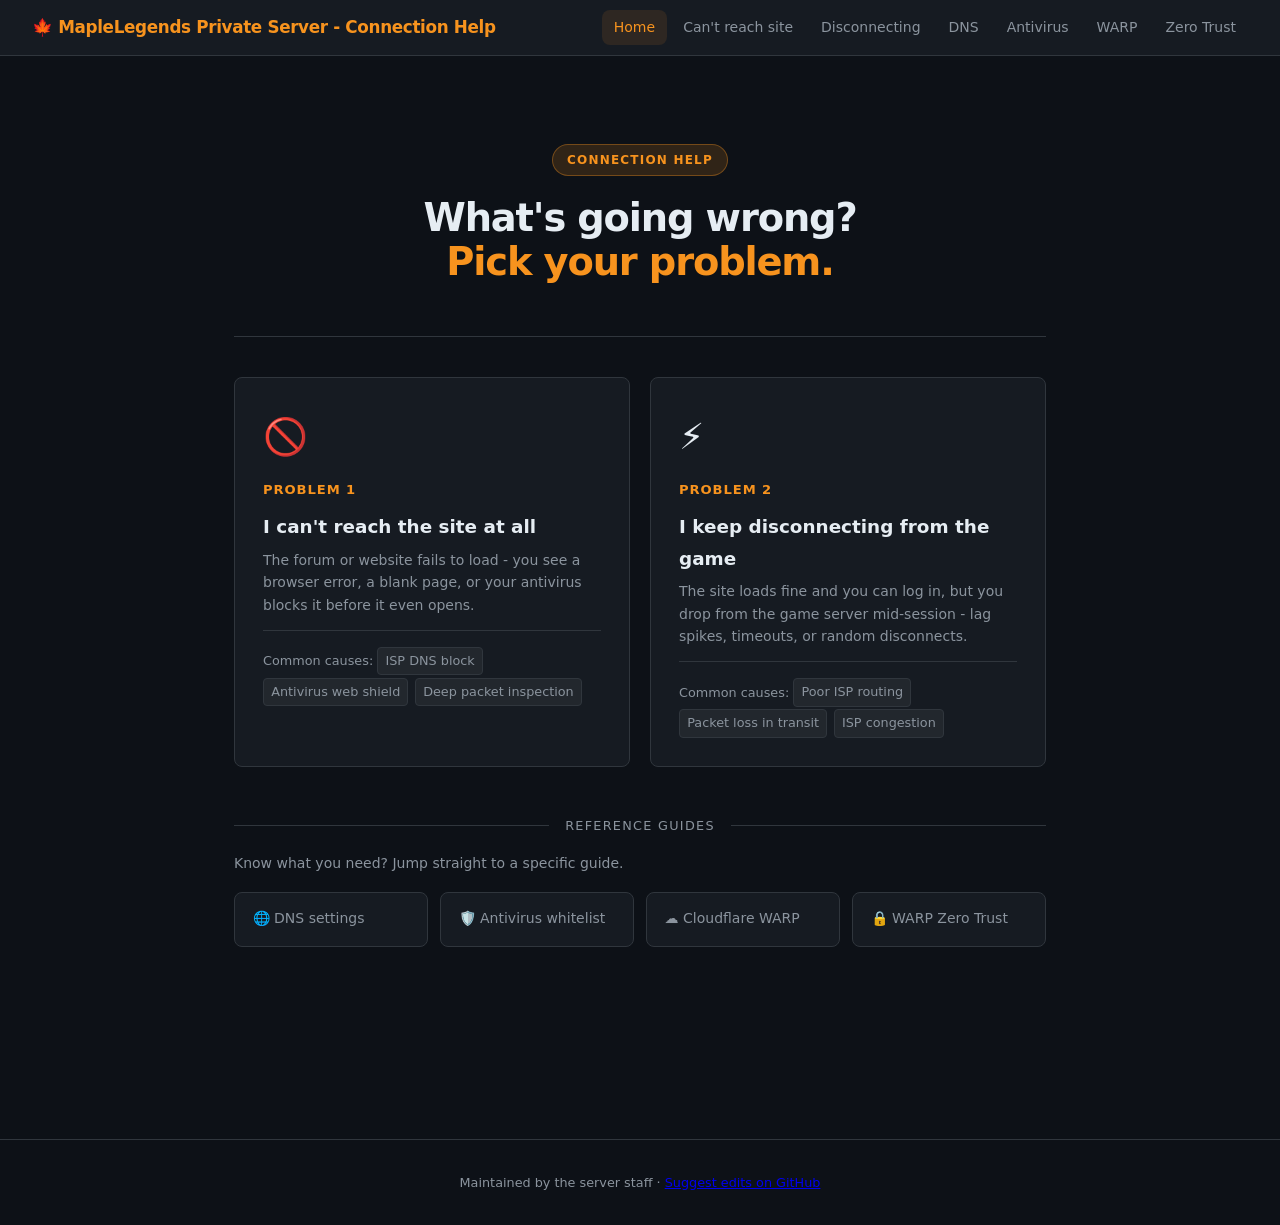
==== commit df4cc0d1: "Getting back to it" ====
--- a/index.html
+++ b/index.html
@@ -1,172 +1,195 @@
 <!DOCTYPE html>
 <html lang="en">
+
 <head>
-  <meta charset="UTF-8" />
-  <meta name="viewport" content="width=device-width, initial-scale=1.0" />
-  <title>Connection Help</title>
-  <link rel="stylesheet" href="shared.css" />
-  <style>
-    .problem-grid {
-      display: grid;
-      grid-template-columns: repeat(auto-fit, minmax(300px, 1fr));
-      gap: 1.25rem;
-      margin: 2rem 0 3rem;
-    }
-    .problem-card {
-      background: var(--surface);
-      border: 1px solid var(--border);
-      border-radius: var(--radius);
-      padding: 1.75rem;
-      text-decoration: none;
-      color: var(--text);
-      transition: border-color 0.15s, transform 0.15s;
-      display: block;
-    }
-    .problem-card:hover {
-      border-color: var(--accent);
-      transform: translateY(-2px);
-    }
-    .problem-card .icon { font-size: 2.25rem; margin-bottom: 0.75rem; }
-    .problem-card .title {
-      font-size: 1.15rem;
-      font-weight: 700;
-      margin-bottom: 0.4rem;
-    }
-    .problem-card .symptom {
-      font-size: 0.82rem;
-      font-weight: 600;
-      letter-spacing: 0.07em;
-      text-transform: uppercase;
-      color: var(--accent);
-      margin-bottom: 0.6rem;
-    }
-    .problem-card .desc {
-      font-size: 0.875rem;
-      color: var(--muted);
-      line-height: 1.6;
-    }
-    .problem-card .causes {
-      margin-top: 0.85rem;
-      padding-top: 0.85rem;
-      border-top: 1px solid var(--border);
-      font-size: 0.8rem;
-      color: var(--muted);
-    }
-    .problem-card .causes span {
-      display: inline-block;
-      background: rgba(255,255,255,0.05);
-      border: 1px solid var(--border);
-      border-radius: 4px;
-      padding: 0.15rem 0.45rem;
-      margin: 0.15rem 0.15rem 0 0;
-    }
-    .divider {
-      text-align: center;
-      color: var(--muted);
-      font-size: 0.8rem;
-      letter-spacing: 0.1em;
-      text-transform: uppercase;
-      margin: 2rem 0 1rem;
-      position: relative;
-    }
-    .divider::before {
-      content: '';
-      position: absolute;
-      left: 0; right: 0; top: 50%;
-      border-top: 1px solid var(--border);
-      z-index: 0;
-    }
-    .divider span {
-      background: var(--bg);
-      padding: 0 1rem;
-      position: relative;
-      z-index: 1;
-    }
-    .ref-grid {
-      display: grid;
-      grid-template-columns: repeat(auto-fit, minmax(180px, 1fr));
-      gap: 0.75rem;
-      margin-top: 1rem;
-      margin-bottom: 3rem;
-    }
-    .ref-card {
-      background: var(--surface);
-      border: 1px solid var(--border);
-      border-radius: var(--radius);
-      padding: 0.9rem 1.1rem;
-      text-decoration: none;
-      color: var(--muted);
-      font-size: 0.875rem;
-      transition: color 0.15s, border-color 0.15s;
-      display: flex;
-      align-items: center;
-      gap: 0.5rem;
-    }
-    .ref-card:hover { color: var(--text); border-color: var(--accent); }
-  </style>
+    <meta charset="UTF-8" />
+    <meta name="viewport" content="width=device-width, initial-scale=1.0" />
+    <title>Connection Help</title>
+    <link rel="stylesheet" href="shared.css" />
+    <style>
+        .problem-grid {
+            display: grid;
+            grid-template-columns: repeat(auto-fit, minmax(300px, 1fr));
+            gap: 1.25rem;
+            margin: 2rem 0 3rem;
+        }
+        
+        .problem-card {
+            background: var(--surface);
+            border: 1px solid var(--border);
+            border-radius: var(--radius);
+            padding: 1.75rem;
+            text-decoration: none;
+            color: var(--text);
+            transition: border-color 0.15s, transform 0.15s;
+            display: block;
+        }
+        
+        .problem-card:hover {
+            border-color: var(--accent);
+            transform: translateY(-2px);
+        }
+        
+        .problem-card .icon {
+            font-size: 2.25rem;
+            margin-bottom: 0.75rem;
+        }
+        
+        .problem-card .title {
+            font-size: 1.15rem;
+            font-weight: 700;
+            margin-bottom: 0.4rem;
+        }
+        
+        .problem-card .symptom {
+            font-size: 0.82rem;
+            font-weight: 600;
+            letter-spacing: 0.07em;
+            text-transform: uppercase;
+            color: var(--accent);
+            margin-bottom: 0.6rem;
+        }
+        
+        .problem-card .desc {
+            font-size: 0.875rem;
+            color: var(--muted);
+            line-height: 1.6;
+        }
+        
+        .problem-card .causes {
+            margin-top: 0.85rem;
+            padding-top: 0.85rem;
+            border-top: 1px solid var(--border);
+            font-size: 0.8rem;
+            color: var(--muted);
+        }
+        
+        .problem-card .causes span {
+            display: inline-block;
+            background: rgba(255, 255, 255, 0.05);
+            border: 1px solid var(--border);
+            border-radius: 4px;
+            padding: 0.15rem 0.45rem;
+            margin: 0.15rem 0.15rem 0 0;
+        }
+        
+        .divider {
+            text-align: center;
+            color: var(--muted);
+            font-size: 0.8rem;
+            letter-spacing: 0.1em;
+            text-transform: uppercase;
+            margin: 2rem 0 1rem;
+            position: relative;
+        }
+        
+        .divider::before {
+            content: '';
+            position: absolute;
+            left: 0;
+            right: 0;
+            top: 50%;
+            border-top: 1px solid var(--border);
+            z-index: 0;
+        }
+        
+        .divider span {
+            background: var(--bg);
+            padding: 0 1rem;
+            position: relative;
+            z-index: 1;
+        }
+        
+        .ref-grid {
+            display: grid;
+            grid-template-columns: repeat(auto-fit, minmax(180px, 1fr));
+            gap: 0.75rem;
+            margin-top: 1rem;
+            margin-bottom: 3rem;
+        }
+        
+        .ref-card {
+            background: var(--surface);
+            border: 1px solid var(--border);
+            border-radius: var(--radius);
+            padding: 0.9rem 1.1rem;
+            text-decoration: none;
+            color: var(--muted);
+            font-size: 0.875rem;
+            transition: color 0.15s, border-color 0.15s;
+            display: flex;
+            align-items: center;
+            gap: 0.5rem;
+        }
+        
+        .ref-card:hover {
+            color: var(--text);
+            border-color: var(--accent);
+        }
+    </style>
 </head>
+
 <body>
 
-<div data-component="header"></div>
+    <div data-component="header"></div>
 
-<div class="page-wrap">
+    <div class="page-wrap">
 
-  <div class="hero">
-    <div class="hero-badge">Connection Help</div>
-    <h1>What's going wrong?<br><span>Pick your problem.</span></h1>
-  </div>
+        <div class="hero">
+            <div class="hero-badge">Connection Help</div>
+            <h1>What's going wrong?<br><span>Pick your problem.</span></h1>
+        </div>
 
-  <div class="problem-grid">
+        <div class="problem-grid">
 
-    <a class="problem-card" href="fix-access.html">
-      <div class="icon">🚫</div>
-      <div class="symptom">Problem 1</div>
-      <div class="title">I can't reach the site at all</div>
-      <div class="desc">
-        The forum or website fails to load — you see a browser error, a blank page,
-        or your antivirus blocks it before it even opens.
-      </div>
-      <div class="causes">
-        Common causes:
-        <span>ISP DNS block</span>
-        <span>Antivirus web shield</span>
-        <span>Deep packet inspection</span>
-      </div>
-    </a>
+            <a class="problem-card" href="fix-access.html">
+                <div class="icon">🚫</div>
+                <div class="symptom">Problem 1</div>
+                <div class="title">I can't reach the site at all</div>
+                <div class="desc">
+                    The forum or website fails to load - you see a browser error, a blank page, or your antivirus blocks it before it even opens.
+                </div>
+                <div class="causes">
+                    Common causes:
+                    <span>ISP DNS block</span>
+                    <span>Antivirus web shield</span>
+                    <span>Deep packet inspection</span>
+                </div>
+            </a>
 
-    <a class="problem-card" href="fix-disconnects.html">
-      <div class="icon">⚡</div>
-      <div class="symptom">Problem 2</div>
-      <div class="title">I keep disconnecting from the game</div>
-      <div class="desc">
-        The site loads fine and you can log in, but you drop from the game server
-        mid-session — lag spikes, timeouts, or random disconnects.
-      </div>
-      <div class="causes">
-        Common causes:
-        <span>Poor ISP routing</span>
-        <span>Packet loss in transit</span>
-        <span>ISP congestion</span>
-      </div>
-    </a>
+            <a class="problem-card" href="fix-disconnects.html">
+                <div class="icon">⚡</div>
+                <div class="symptom">Problem 2</div>
+                <div class="title">I keep disconnecting from the game</div>
+                <div class="desc">
+                    The site loads fine and you can log in, but you drop from the game server mid-session - lag spikes, timeouts, or random disconnects.
+                </div>
+                <div class="causes">
+                    Common causes:
+                    <span>Poor ISP routing</span>
+                    <span>Packet loss in transit</span>
+                    <span>ISP congestion</span>
+                </div>
+            </a>
 
-  </div>
+        </div>
 
-  <div class="divider"><span>Reference guides</span></div>
-  <p style="color:var(--muted);font-size:0.875rem;margin-bottom:0.75rem">
-    Know what you need? Jump straight to a specific guide.
-  </p>
-  <div class="ref-grid">
-    <a class="ref-card" href="dns.html">🌐 DNS settings</a>
-    <a class="ref-card" href="antivirus.html">🛡️ Antivirus whitelist</a>
-    <a class="ref-card" href="warp.html">☁️ Cloudflare WARP</a>
-    <a class="ref-card" href="warp-zero-trust.html">🔒 WARP Zero Trust</a>
-  </div>
+        <div class="divider"><span>Reference guides</span></div>
+        <p style="color:var(--muted);font-size:0.875rem;margin-bottom:0.75rem">
+            Know what you need? Jump straight to a specific guide.
+        </p>
+        <div class="ref-grid">
+            <a class="ref-card" href="dns.html">🌐 DNS settings</a>
+            <a class="ref-card" href="antivirus.html">🛡️ Antivirus whitelist</a>
+            <a class="ref-card" href="warp.html">☁️ Cloudflare WARP</a>
+            <a class="ref-card" href="warp-zero-trust.html">🔒 WARP Zero Trust</a>
+        </div>
 
-</div>
+    </div>
 
-<div data-component="footer"></div>
+    <div data-component="footer"></div>
 
-<script src="loader.js"></script>
+    <script src="loader.js"></script>
 </body>
-</html>
+
+</html>
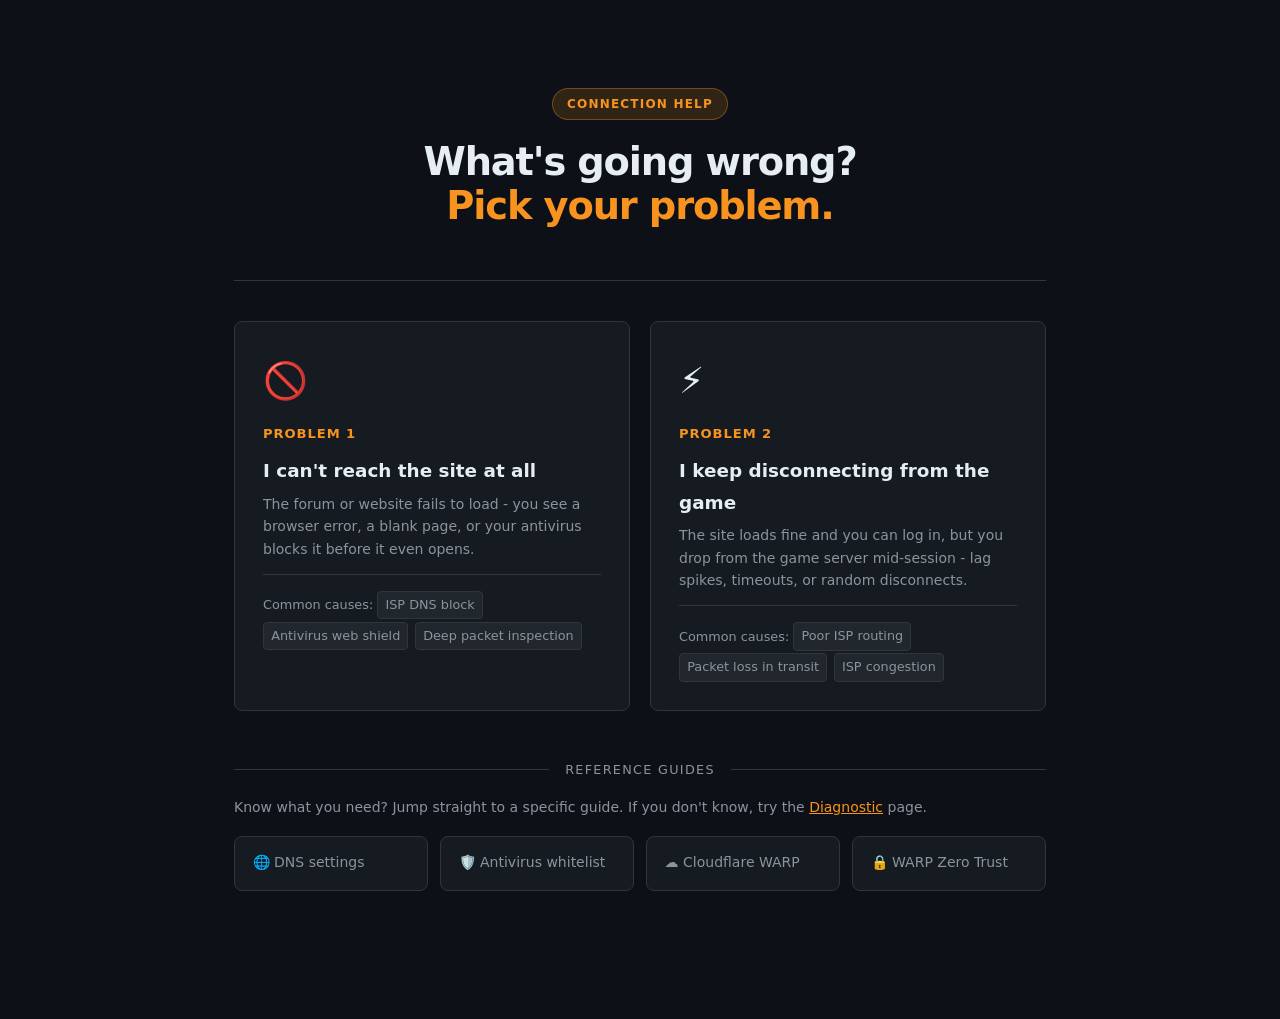
==== commit 3b0dafb5: "Initial commit" ====
--- a/index.html
+++ b/index.html
@@ -142,7 +142,7 @@
 
         <div class="problem-grid">
 
-            <a class="problem-card" href="fix-access.html">
+            <a class="problem-card" href="website">
                 <div class="icon">🚫</div>
                 <div class="symptom">Problem 1</div>
                 <div class="title">I can't reach the site at all</div>
@@ -157,7 +157,7 @@
                 </div>
             </a>
 
-            <a class="problem-card" href="fix-disconnects.html">
+            <a class="problem-card" href="game">
                 <div class="icon">⚡</div>
                 <div class="symptom">Problem 2</div>
                 <div class="title">I keep disconnecting from the game</div>
@@ -176,13 +176,13 @@
 
         <div class="divider"><span>Reference guides</span></div>
         <p style="color:var(--muted);font-size:0.875rem;margin-bottom:0.75rem">
-            Know what you need? Jump straight to a specific guide.
+            Know what you need? Jump straight to a specific guide. If you don't know, try the <a href="diagnose">Diagnostic</a> page.
         </p>
         <div class="ref-grid">
-            <a class="ref-card" href="dns.html">🌐 DNS settings</a>
-            <a class="ref-card" href="antivirus.html">🛡️ Antivirus whitelist</a>
-            <a class="ref-card" href="warp.html">☁️ Cloudflare WARP</a>
-            <a class="ref-card" href="warp-zero-trust.html">🔒 WARP Zero Trust</a>
+            <a class="ref-card" href="dns">🌐 DNS settings</a>
+            <a class="ref-card" href="antivirus">🛡️ Antivirus whitelist</a>
+            <a class="ref-card" href="warp">☁️ Cloudflare WARP</a>
+            <a class="ref-card" href="warp-zero-trust">🔒 WARP Zero Trust</a>
         </div>
 
     </div>
--- a/shared.css
+++ b/shared.css
@@ -1,341 +1,637 @@
 :root {
-  --bg:        #0d1117;
-  --surface:   #161b22;
-  --border:    #30363d;
-  --accent:    #f7931e;
-  --accent2:   #ffe066;
-  --text:      #e6edf3;
-  --muted:     #8b949e;
-  --green:     #3fb950;
-  --red:       #f85149;
-  --blue:      #58a6ff;
-  --radius:    8px;
-  --font-body: 'Segoe UI', system-ui, sans-serif;
-  --font-mono: 'Cascadia Code', 'Fira Code', 'Consolas', monospace;
-}
-
-* { box-sizing: border-box; margin: 0; padding: 0; }
+    --bg: #0d1117;
+    --surface: #161b22;
+    --border: #30363d;
+    --accent: #f7931e;
+    --accent2: #ffe066;
+    --text: #e6edf3;
+    --muted: #8b949e;
+    --green: #3fb950;
+    --red: #f85149;
+    --blue: #58a6ff;
+    --radius: 8px;
+    --font-body: 'Segoe UI', system-ui, sans-serif;
+    --font-mono: 'Cascadia Code', 'Fira Code', 'Consolas', monospace;
+}
+
+* {
+    box-sizing: border-box;
+    margin: 0;
+    padding: 0;
+}
+
+a {
+    color: var(--accent);
+}
 
 body {
-  background: var(--bg);
-  color: var(--text);
-  font-family: var(--font-body);
-  font-size: 15px;
-  line-height: 1.7;
-}
+    background: var(--bg);
+    color: var(--text);
+    font-family: var(--font-body);
+    font-size: 15px;
+    line-height: 1.7;
+}
+
 
 /* ── Header ── */
+
 header {
-  background: var(--surface);
-  border-bottom: 1px solid var(--border);
-  padding: 0 2rem;
-  display: flex;
-  align-items: center;
-  gap: 1.25rem;
-  height: 56px;
-  position: sticky;
-  top: 0;
-  z-index: 100;
+    background: var(--surface);
+    border-bottom: 1px solid var(--border);
+    padding: 0 2rem;
+    display: flex;
+    align-items: center;
+    gap: 1.25rem;
+    height: 56px;
+    position: sticky;
+    top: 0;
+    z-index: 100;
 }
 
 .logo {
-  font-size: 1.05rem;
-  font-weight: 700;
-  color: var(--accent);
-  letter-spacing: -0.02em;
-  white-space: nowrap;
-  flex-shrink: 0;
+    font-size: 1.05rem;
+    font-weight: 700;
+    color: var(--accent);
+    letter-spacing: -0.02em;
+    white-space: nowrap;
+    flex-shrink: 0;
 }
 
 nav {
-  display: flex;
-  gap: 0.25rem;
-  margin-left: auto;
-  flex-wrap: wrap;
-  justify-content: flex-end;
+    display: flex;
+    gap: 0.25rem;
+    margin-left: auto;
+    flex-wrap: wrap;
+    justify-content: flex-end;
 }
 
 nav a {
-  color: var(--muted);
-  text-decoration: none;
-  padding: 0.35rem 0.75rem;
-  border-radius: var(--radius);
-  font-size: 0.875rem;
-  transition: color 0.15s, background 0.15s;
-}
-
-nav a:hover, nav a.active {
-  color: var(--accent);
-  background: rgba(247,147,30,0.1);
-}
+    color: var(--muted);
+    text-decoration: none;
+    padding: 0.35rem 0.75rem;
+    border-radius: var(--radius);
+    font-size: 0.875rem;
+    transition: color 0.15s, background 0.15s;
+}
+
+nav a:hover,
+nav a.active {
+    color: var(--accent);
+    background: rgba(247, 147, 30, 0.1);
+}
+
+
+/* ── Nav dropdown ── */
+
+.dropdown {
+    position: relative;
+    display: flex;
+    align-items: center;
+    /* vertically center the toggle with sibling nav links */
+}
+
+.dropdown-toggle {
+    appearance: none;
+    -webkit-appearance: none;
+    -moz-appearance: none;
+    background-color: transparent;
+    /* explicit, so OS/browser accent-color themes can't fill it in */
+    border: none;
+    outline: none;
+    box-shadow: none;
+    margin: 0;
+    font-family: var(--font-body);
+    color: var(--muted);
+    padding: 0.35rem 0.75rem;
+    border-radius: var(--radius);
+    font-size: 0.875rem;
+    line-height: inherit;
+    cursor: pointer;
+    transition: color 0.15s, background-color 0.15s;
+}
+
+.dropdown-toggle::after {
+    content: "\25BE";
+    font-size: 0.7em;
+    margin-left: 0.3em;
+}
+
+.dropdown-toggle:hover,
+.dropdown-toggle:focus-visible,
+.dropdown-toggle.active,
+.dropdown.open .dropdown-toggle {
+    color: var(--accent);
+    background-color: rgba(247, 147, 30, 0.1);
+}
+
+.dropdown-menu {
+    display: none;
+    position: absolute;
+    top: 100%;
+    right: 0;
+    min-width: 160px;
+    /* Padding (not margin) creates an invisible hover "bridge" between the
+     toggle and the menu, so moving the cursor down doesn't break :hover */
+    padding-top: 0.5rem;
+    z-index: 200;
+}
+
+.dropdown.open .dropdown-menu,
+.dropdown:hover .dropdown-menu {
+    display: block;
+}
+
+.dropdown-menu-inner {
+    display: flex;
+    flex-direction: column;
+    gap: 0.15rem;
+    background: var(--surface);
+    border: 1px solid var(--border);
+    border-radius: var(--radius);
+    box-shadow: 0 8px 24px rgba(1, 4, 9, 0.5);
+    padding: 0.35rem;
+}
+
+.dropdown-menu-inner a {
+    padding: 0.45rem 0.75rem;
+    white-space: nowrap;
+}
+
 
 /* ── Layout ── */
+
 .page-wrap {
-  max-width: 860px;
-  margin: 0 auto;
-  padding: 2.5rem 1.5rem 5rem;
-}
+    max-width: 860px;
+    margin: 0 auto;
+    padding: 2.5rem 1.5rem 5rem;
+}
+
 
 /* ── Hero ── */
+
 .hero {
-  text-align: center;
-  padding: 3rem 1rem 2.5rem;
-  border-bottom: 1px solid var(--border);
-  margin-bottom: 2.5rem;
+    text-align: center;
+    padding: 3rem 1rem 2.5rem;
+    border-bottom: 1px solid var(--border);
+    margin-bottom: 2.5rem;
 }
 
 .hero-badge {
-  display: inline-block;
-  background: rgba(247,147,30,0.15);
-  border: 1px solid rgba(247,147,30,0.35);
-  color: var(--accent);
-  font-size: 0.75rem;
-  font-weight: 600;
-  letter-spacing: 0.1em;
-  text-transform: uppercase;
-  padding: 0.3rem 0.85rem;
-  border-radius: 99px;
-  margin-bottom: 1.25rem;
+    display: inline-block;
+    background: rgba(247, 147, 30, 0.15);
+    border: 1px solid rgba(247, 147, 30, 0.35);
+    color: var(--accent);
+    font-size: 0.75rem;
+    font-weight: 600;
+    letter-spacing: 0.1em;
+    text-transform: uppercase;
+    padding: 0.3rem 0.85rem;
+    border-radius: 99px;
+    margin-bottom: 1.25rem;
 }
 
 h1 {
-  font-size: clamp(1.6rem, 4vw, 2.4rem);
-  font-weight: 800;
-  line-height: 1.15;
-  letter-spacing: -0.03em;
-  margin-bottom: 0.75rem;
-}
-
-h1 span { color: var(--accent); }
+    font-size: clamp(1.6rem, 4vw, 2.4rem);
+    font-weight: 800;
+    line-height: 1.15;
+    letter-spacing: -0.03em;
+    margin-bottom: 0.75rem;
+}
+
+h1 span {
+    color: var(--accent);
+}
 
 .hero p {
-  color: var(--muted);
-  max-width: 560px;
-  margin: 0 auto;
-}
+    color: var(--muted);
+    max-width: 560px;
+    margin: 0 auto;
+}
+
 
 /* ── Cards ── */
+
 .card-grid {
-  display: grid;
-  grid-template-columns: repeat(auto-fit, minmax(220px, 1fr));
-  gap: 1rem;
-  margin-bottom: 3rem;
+    display: grid;
+    grid-template-columns: repeat(auto-fit, minmax(220px, 1fr));
+    gap: 1rem;
+    margin-bottom: 3rem;
 }
 
 .card {
-  background: var(--surface);
-  border: 1px solid var(--border);
-  border-radius: var(--radius);
-  padding: 1.25rem 1.5rem;
-  text-decoration: none;
-  color: var(--text);
-  transition: border-color 0.15s, transform 0.15s;
-  display: block;
+    background: var(--surface);
+    border: 1px solid var(--border);
+    border-radius: var(--radius);
+    padding: 1.25rem 1.5rem;
+    text-decoration: none;
+    color: var(--text);
+    transition: border-color 0.15s, transform 0.15s;
+    display: block;
 }
 
 .card:hover {
-  border-color: var(--accent);
-  transform: translateY(-2px);
-}
-
-.card-icon { font-size: 1.75rem; margin-bottom: 0.5rem; }
-.card-title { font-weight: 700; margin-bottom: 0.25rem; }
-.card-desc { font-size: 0.85rem; color: var(--muted); }
+    border-color: var(--accent);
+    transform: translateY(-2px);
+}
+
+.card-icon {
+    font-size: 1.75rem;
+    margin-bottom: 0.5rem;
+}
+
+.card-title {
+    font-weight: 700;
+    margin-bottom: 0.25rem;
+}
+
+.card-desc {
+    font-size: 0.85rem;
+    color: var(--muted);
+}
+
 
 /* ── Section headings ── */
-.section { margin-bottom: 3rem; }
+
+.section {
+    margin-bottom: 3rem;
+}
 
 h2 {
-  font-size: 1.35rem;
-  font-weight: 700;
-  letter-spacing: -0.02em;
-  padding-bottom: 0.6rem;
-  border-bottom: 1px solid var(--border);
-  margin-bottom: 1.25rem;
-  display: flex;
-  align-items: center;
-  gap: 0.5rem;
+    font-size: 1.35rem;
+    font-weight: 700;
+    letter-spacing: -0.02em;
+    padding-bottom: 0.6rem;
+    border-bottom: 1px solid var(--border);
+    margin-bottom: 1.25rem;
+    display: flex;
+    align-items: center;
+    gap: 0.5rem;
 }
 
 h2 .tag {
-  font-size: 0.7rem;
-  font-weight: 600;
-  letter-spacing: 0.08em;
-  text-transform: uppercase;
-  background: rgba(88,166,255,0.15);
-  border: 1px solid rgba(88,166,255,0.3);
-  color: var(--blue);
-  padding: 0.15rem 0.5rem;
-  border-radius: 99px;
+    font-size: 0.7rem;
+    font-weight: 600;
+    letter-spacing: 0.08em;
+    text-transform: uppercase;
+    background: rgba(88, 166, 255, 0.15);
+    border: 1px solid rgba(88, 166, 255, 0.3);
+    color: var(--blue);
+    padding: 0.15rem 0.5rem;
+    border-radius: 99px;
 }
 
 h3 {
-  font-size: 1rem;
-  font-weight: 600;
-  margin: 1.5rem 0 0.6rem;
-  color: var(--accent2);
-}
-
-p { margin-bottom: 0.85rem; color: var(--muted); }
-p strong { color: var(--text); }
-p a { color: var(--accent); }
+    font-size: 1rem;
+    font-weight: 600;
+    margin: 1.5rem 0 0.6rem;
+    color: var(--accent2);
+}
+
+p {
+    margin-bottom: 0.85rem;
+    color: var(--muted);
+}
+
+p strong {
+    color: var(--text);
+}
+
+p a {
+    color: var(--accent);
+}
+
 
 /* ── Callout boxes ── */
+
 .callout {
-  border-left: 3px solid var(--accent);
-  background: rgba(247,147,30,0.07);
-  border-radius: 0 var(--radius) var(--radius) 0;
-  padding: 0.85rem 1.1rem;
-  margin: 1rem 0;
-  font-size: 0.9rem;
-  color: var(--text);
-  line-height: 1.6;
-}
-
-.callout a { color: var(--accent); }
+    border-left: 3px solid var(--accent);
+    background: rgba(247, 147, 30, 0.07);
+    border-radius: 0 var(--radius) var(--radius) 0;
+    padding: 0.85rem 1.1rem;
+    margin: 1rem 0;
+    font-size: 0.9rem;
+    color: var(--text);
+    line-height: 1.6;
+}
+
+.callout a {
+    color: var(--accent);
+}
 
 .callout.info {
-  border-color: var(--blue);
-  background: rgba(88,166,255,0.07);
+    border-color: var(--blue);
+    background: rgba(88, 166, 255, 0.07);
 }
 
 .callout.success {
-  border-color: var(--green);
-  background: rgba(63,185,80,0.07);
+    border-color: var(--green);
+    background: rgba(63, 185, 80, 0.07);
 }
 
 .callout.danger {
-  border-color: var(--red);
-  background: rgba(248,81,73,0.07);
-}
+    border-color: var(--red);
+    background: rgba(248, 81, 73, 0.07);
+}
+
 
 /* ── Code blocks ── */
+
 pre {
-  background: #010409;
-  border: 1px solid var(--border);
-  border-radius: var(--radius);
-  padding: 1rem 1.25rem;
-  overflow-x: auto;
-  margin: 0.75rem 0 1rem;
-  position: relative;
+    background: #010409;
+    border: 1px solid var(--border);
+    border-radius: var(--radius);
+    padding: 1rem 1.25rem;
+    overflow-x: auto;
+    margin: 0.75rem 0 1rem;
+    position: relative;
 }
 
 code {
-  font-family: var(--font-mono);
-  font-size: 0.85rem;
-  color: #79c0ff;
-}
-
-pre code { color: #e6edf3; }
+    font-family: var(--font-mono);
+    font-size: 0.85rem;
+    color: #79c0ff;
+}
+
+pre code {
+    color: #e6edf3;
+}
 
 .copy-btn {
-  position: absolute;
-  top: 0.6rem;
-  right: 0.6rem;
-  background: var(--surface);
-  border: 1px solid var(--border);
-  color: var(--muted);
-  font-size: 0.75rem;
-  padding: 0.2rem 0.6rem;
-  border-radius: 4px;
-  cursor: pointer;
-  font-family: var(--font-body);
-  transition: color 0.15s, border-color 0.15s;
-}
-
-.copy-btn:hover { color: var(--text); border-color: var(--muted); }
+    position: absolute;
+    top: 0.6rem;
+    right: 0.6rem;
+    background: var(--surface);
+    border: 1px solid var(--border);
+    color: var(--muted);
+    font-size: 0.75rem;
+    padding: 0.2rem 0.6rem;
+    border-radius: 4px;
+    cursor: pointer;
+    font-family: var(--font-body);
+    transition: color 0.15s, border-color 0.15s;
+}
+
+.copy-btn:hover {
+    color: var(--text);
+    border-color: var(--muted);
+}
+
 
 /* ── OS Tabs ── */
-.os-tabs { margin: 1rem 0; }
+
+.os-tabs {
+    margin: 1rem 0;
+}
 
 .tab-buttons {
-  display: flex;
-  gap: 0.25rem;
-  border-bottom: 1px solid var(--border);
-  margin-bottom: 1rem;
-  flex-wrap: wrap;
+    display: flex;
+    gap: 0.25rem;
+    border-bottom: 1px solid var(--border);
+    margin-bottom: 1rem;
+    flex-wrap: wrap;
 }
 
 .tab-btn {
-  background: none;
-  border: none;
-  border-bottom: 2px solid transparent;
-  color: var(--muted);
-  padding: 0.5rem 1rem;
-  cursor: pointer;
-  font-family: var(--font-body);
-  font-size: 0.9rem;
-  font-weight: 500;
-  margin-bottom: -1px;
-  transition: color 0.15s, border-color 0.15s;
+    background: none;
+    border: none;
+    border-bottom: 2px solid transparent;
+    color: var(--muted);
+    padding: 0.5rem 1rem;
+    cursor: pointer;
+    font-family: var(--font-body);
+    font-size: 0.9rem;
+    font-weight: 500;
+    margin-bottom: -1px;
+    transition: color 0.15s, border-color 0.15s;
 }
 
 .tab-btn.active {
-  color: var(--accent);
-  border-bottom-color: var(--accent);
-}
-
-.tab-panel { display: none; }
-.tab-panel.active { display: block; }
+    color: var(--accent);
+    border-bottom-color: var(--accent);
+}
+
+.tab-panel {
+    display: none;
+}
+
+.tab-panel.active {
+    display: block;
+}
+
+
+/* ── Phase Content Margin ── */
+
+.phase-content {
+    margin: 0 1.25rem;
+}
+
 
 /* ── Steps ── */
-.steps { counter-reset: step; list-style: none; }
+
+.steps {
+    counter-reset: step;
+    list-style: none;
+    /*margin-left: 1.25rem;*/
+}
 
 .steps li {
-  counter-increment: step;
-  display: flex;
-  gap: 1rem;
-  margin-bottom: 1.25rem;
-  align-items: flex-start;
+    counter-increment: step;
+    display: flex;
+    gap: 1rem;
+    margin-bottom: 1.25rem;
+    align-items: flex-start;
 }
 
 .steps li::before {
-  content: counter(step);
-  background: var(--accent);
-  color: #000;
-  font-weight: 800;
-  font-size: 0.8rem;
-  min-width: 1.6rem;
-  height: 1.6rem;
-  border-radius: 50%;
-  display: flex;
-  align-items: center;
-  justify-content: center;
-  flex-shrink: 0;
-  margin-top: 0.15rem;
-}
-
-.steps li > div { flex: 1; }
+    content: counter(step);
+    background: #6b7280;
+    color: #fff;
+    font-weight: 800;
+    font-size: 0.7rem;
+    min-width: 1.3rem;
+    height: 1.3rem;
+    border-radius: 50%;
+    display: flex;
+    align-items: center;
+    justify-content: center;
+    flex-shrink: 0;
+    margin-top: 0.15rem;
+}
+
+.steps li>div {
+    flex: 1;
+}
+
+
+/* ── Tables ── */
+
+.table-wrap {
+    border: 1px solid var(--border);
+    border-radius: var(--radius);
+    overflow: hidden;
+    margin: 0 1.75rem;
+}
+
+table {
+    width: 100%;
+    border-collapse: collapse;
+    font-size: 0.9rem;
+}
+
+th {
+    text-align: left;
+    padding: 0.65rem 1rem;
+    background: var(--surface);
+    color: var(--accent);
+    font-weight: 700;
+    font-size: 0.75rem;
+    text-transform: uppercase;
+    letter-spacing: 0.06em;
+    border-bottom: 1px solid var(--border);
+}
+
+td {
+    padding: 0.65rem 1rem;
+    border-bottom: 1px solid var(--border);
+    color: var(--text);
+    vertical-align: top;
+}
+
+tr:last-child td {
+    border-bottom: none;
+}
+
+tr:nth-child(even) td {
+    background: rgba(255, 255, 255, 0.02);
+}
+
+td.mono,
+th.mono {
+    font-family: var(--font-mono);
+}
+
+td:nth-child(2) {
+    font-family: var(--font-mono);
+    font-size: 0.85rem;
+    color: #79c0ff;
+}
+
+td:last-child {
+    color: var(--muted);
+}
+
 
 /* Mermaid charts use their own bg */
+
 .mermaid-wrap {
-  background: var(--surface);
-  border: 1px solid var(--border);
-  border-radius: var(--radius);
-  padding: 1.5rem;
-  margin: 1rem 0;
-  overflow-x: auto;
-}
+    background: var(--surface);
+    border: 1px solid var(--border);
+    border-radius: var(--radius);
+    padding: 1.5rem;
+    margin: 1rem 0;
+    overflow-x: auto;
+}
+
+.chart-hint {
+    margin: 0 0 0.5rem;
+    text-align: center;
+    font-size: 0.8rem;
+    color: var(--muted);
+}
+
+
+/* ── Screenshot lightbox ── */
+
+.screenshot img {
+    cursor: zoom-in;
+}
+
+.lightbox-overlay {
+    position: fixed;
+    inset: 0;
+    background: rgba(1, 4, 9, 0.9);
+    display: flex;
+    align-items: center;
+    justify-content: center;
+    padding: 3rem 1.5rem;
+    z-index: 1000;
+    cursor: zoom-out;
+    opacity: 0;
+    pointer-events: none;
+    transition: opacity 0.15s;
+}
+
+.lightbox-overlay.open {
+    opacity: 1;
+    pointer-events: auto;
+}
+
+.lightbox-overlay img {
+    max-width: 100%;
+    max-height: 100%;
+    border: 1px solid var(--border);
+    border-radius: var(--radius);
+    box-shadow: 0 10px 40px rgba(0, 0, 0, 0.5);
+}
+
+.lightbox-close {
+    position: fixed;
+    top: 1.25rem;
+    right: 1.5rem;
+    background: var(--surface);
+    border: 1px solid var(--border);
+    color: var(--text);
+    width: 2.25rem;
+    height: 2.25rem;
+    border-radius: 50%;
+    font-size: 1.1rem;
+    line-height: 1;
+    cursor: pointer;
+    display: flex;
+    align-items: center;
+    justify-content: center;
+}
+
 
 /* ── Footer ── */
+
 footer {
-  text-align: center;
-  padding: 2rem;
-  color: var(--muted);
-  font-size: 0.8rem;
-  border-top: 1px solid var(--border);
-  margin-top: 4rem;
+    text-align: center;
+    padding: 2rem;
+    color: var(--muted);
+    font-size: 0.8rem;
+    border-top: 1px solid var(--border);
+    margin-top: 4rem;
 }
 
 @media (max-width: 700px) {
-  header {
-    padding: 0.5rem 1rem;
-    gap: 0.5rem;
-    flex-wrap: wrap;
-    height: auto;
-  }
-  .logo { font-size: 0.9rem; width: 100%; }
-  nav { margin-left: 0; width: 100%; }
-  nav a { padding: 0.3rem 0.5rem; font-size: 0.78rem; }
-  .page-wrap { padding: 1.5rem 1rem 4rem; }
-}
+    header {
+        padding: 0.5rem 1rem;
+        gap: 0.5rem;
+        flex-wrap: wrap;
+        height: auto;
+    }
+    .logo {
+        font-size: 0.9rem;
+        width: 100%;
+    }
+    nav {
+        margin-left: 0;
+        width: 100%;
+    }
+    nav a {
+        padding: 0.3rem 0.5rem;
+        font-size: 0.78rem;
+    }
+    .dropdown-toggle {
+        padding: 0.3rem 0.5rem;
+        font-size: 0.78rem;
+    }
+    .dropdown-menu {
+        right: auto;
+        left: 0;
+    }
+    .page-wrap {
+        padding: 1.5rem 1rem 4rem;
+    }
+}
